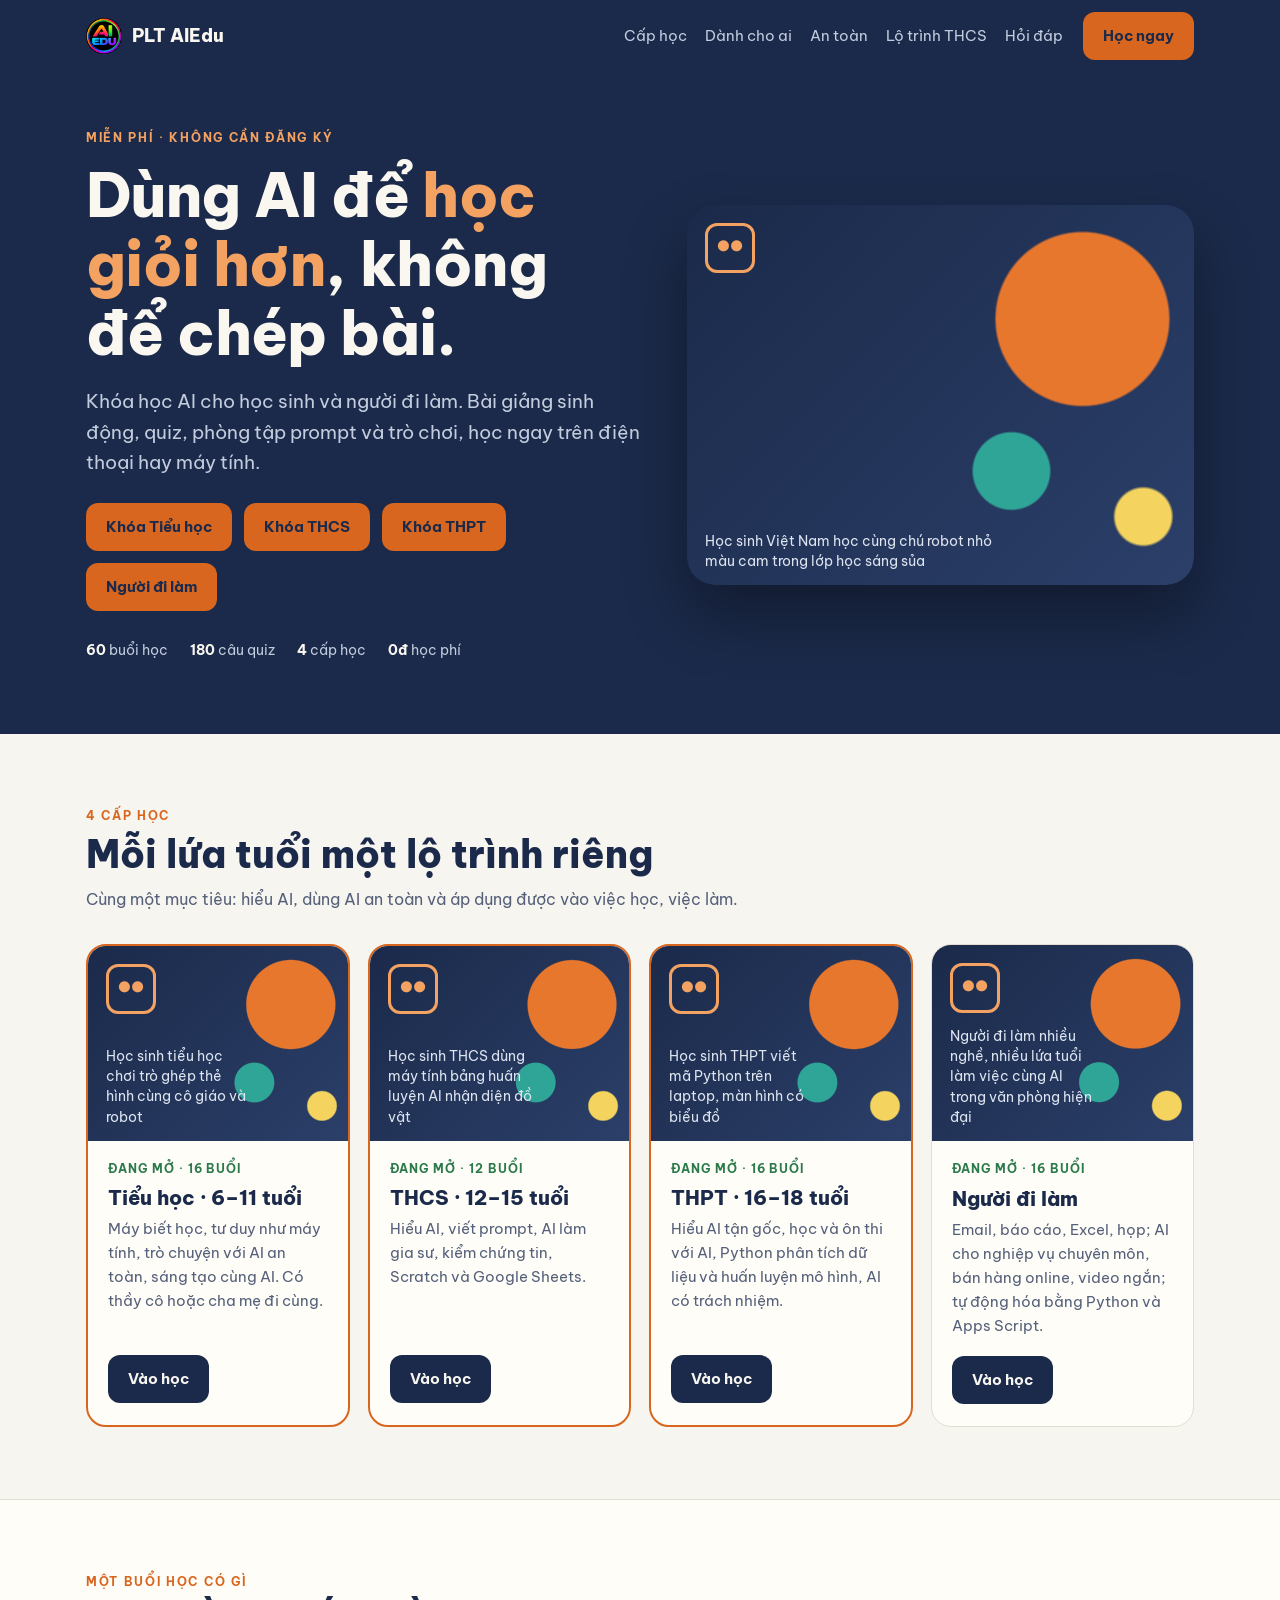
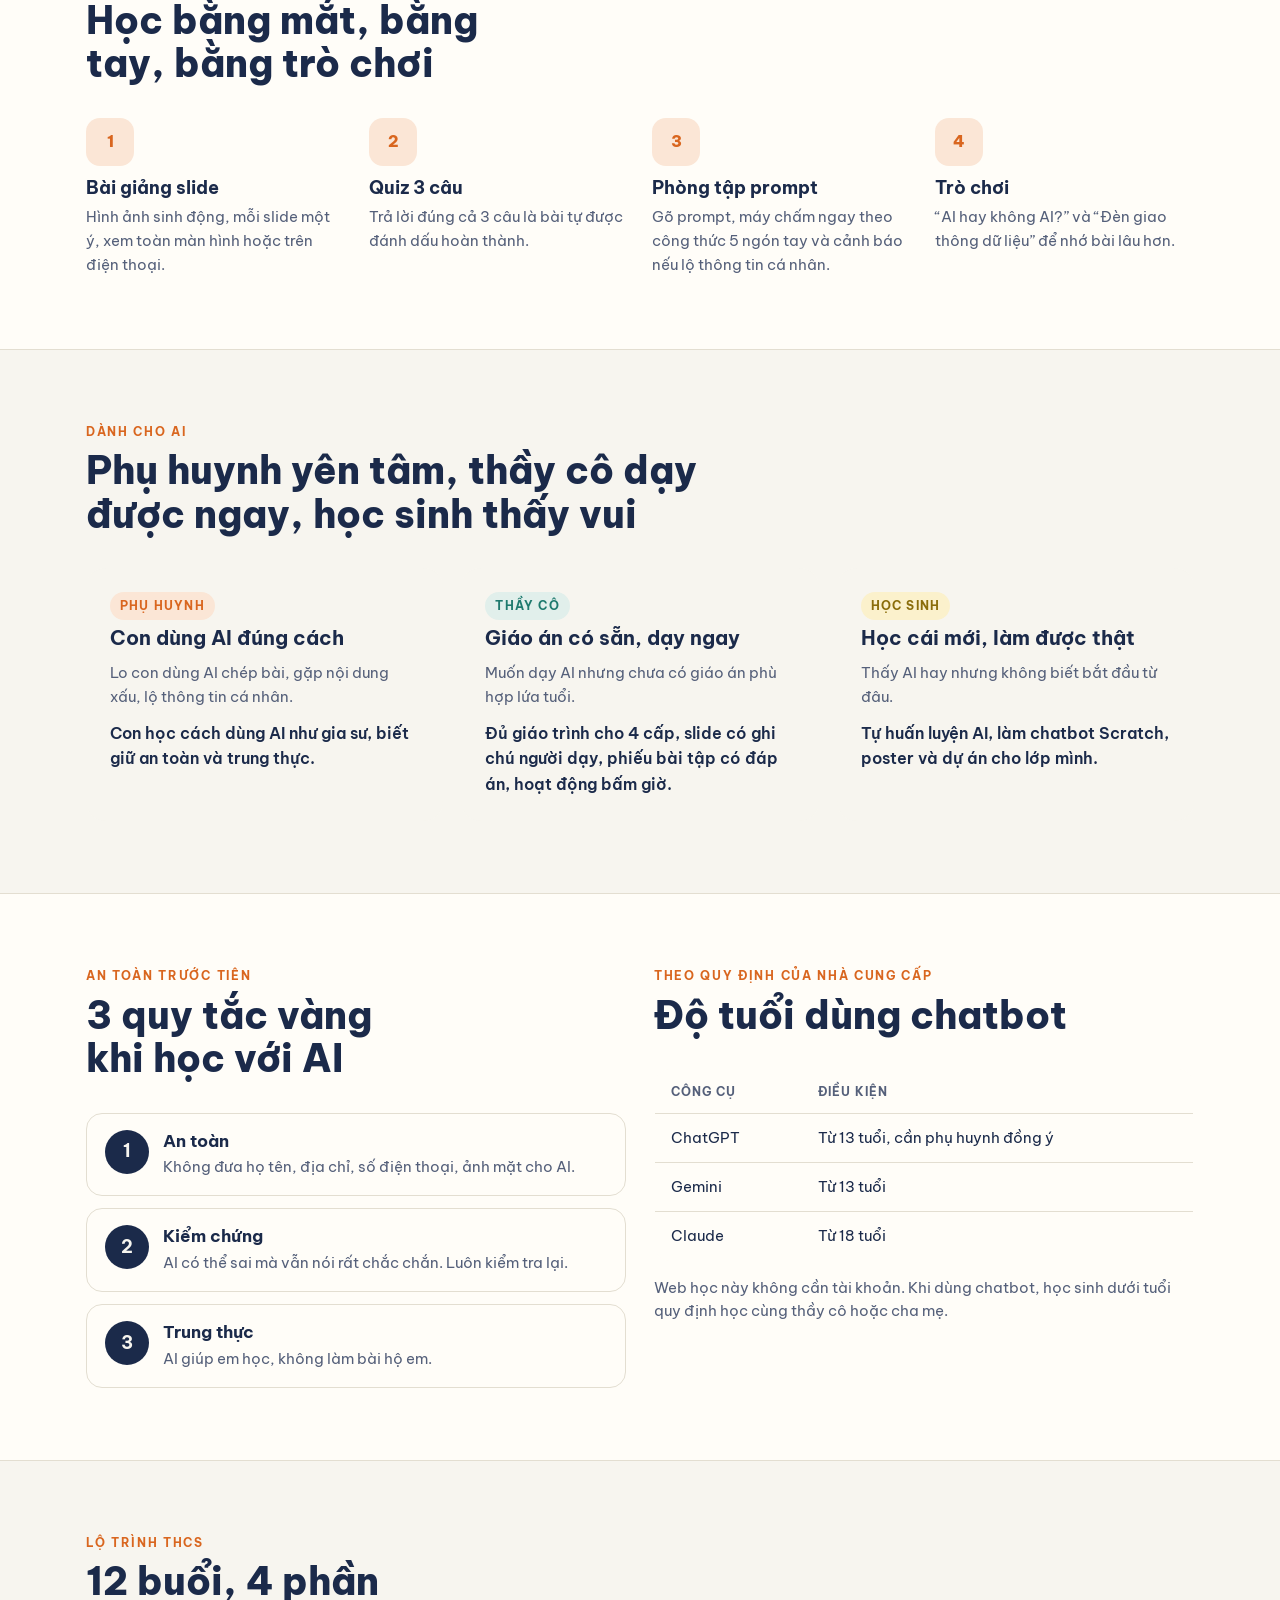
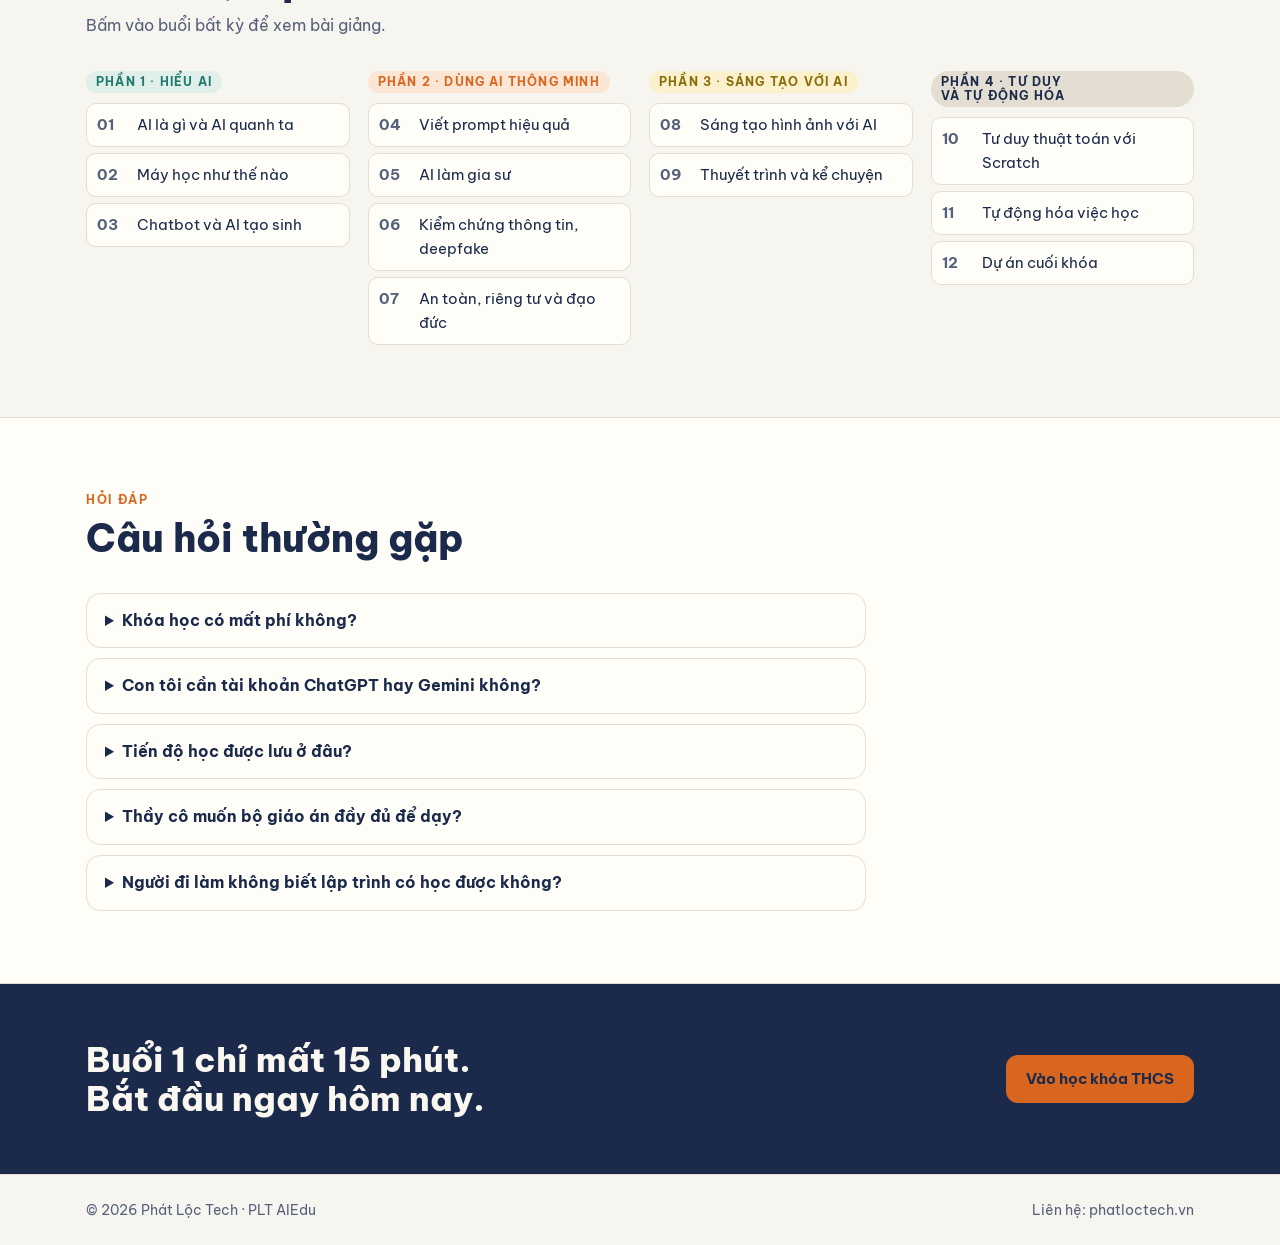
==== index.html @ f0f61e19 "Prompt ảnh Người đi làm: người lớn 25–50 tuổi, đa ngành nghề, văn phòng hiện đại Co-Authored-By: Cla" ====
<!doctype html>
<html lang="vi">
<head>
<meta charset="utf-8">
<meta name="viewport" content="width=device-width, initial-scale=1, viewport-fit=cover">
<title>PLT AIEdu — Học AI miễn phí</title>
<meta name="description" content="Học AI miễn phí cho học sinh và người đi làm: dùng AI để học giỏi hơn, an toàn, trung thực. Đã mở đủ 4 cấp: Tiểu học, THCS, THPT, Người đi làm.">
<meta property="og:title" content="PLT AIEdu — Dùng AI để học giỏi hơn, không để chép bài">
<meta property="og:description" content="Khóa học AI miễn phí 4 cấp, 60 buổi: bài giảng sinh động, quiz, phòng tập prompt, trò chơi.">
<meta property="og:image" content="assets/img/hero.jpg">
<link rel="icon" type="image/png" sizes="32x32" href="assets/img/favicon-32.png">
<link rel="icon" type="image/png" sizes="64x64" href="assets/img/favicon-64.png">
<link rel="apple-touch-icon" href="assets/img/apple-touch-icon.png">
<link rel="preconnect" href="https://fonts.googleapis.com">
<link rel="stylesheet" href="https://fonts.googleapis.com/css2?family=Be+Vietnam+Pro:wght@400;500;600;700;800&family=JetBrains+Mono:wght@500&display=swap">
<link rel="stylesheet" href="assets/css/site.css">
<script src="assets/js/common.js"></script>
<style>
header.top{position:sticky;top:0;z-index:20;background:var(--band);color:var(--band-fg);padding-top:env(safe-area-inset-top,0px)}
header.top .wrap{display:flex;align-items:center;gap:20px;padding-block:12px}
.logo{display:flex;align-items:center;gap:10px;font-weight:800;text-decoration:none;font-size:18px}
.logo i{width:30px;height:30px;border-radius:9px;background:var(--band-accent);display:block;position:relative}
.logo i::after{content:"";position:absolute;inset:9px 7px auto;height:6px;background:radial-gradient(circle at 3px 3px,#1B2A4A 0 3px,transparent 3.5px) 0 0/10px 6px repeat-x}
.menu{display:flex;gap:18px;margin-left:auto;font-size:14.5px}
.menu a{text-decoration:none;color:var(--band-muted)}
.menu a:hover{color:var(--band-fg)}
.hero{background:var(--band);color:var(--band-fg);overflow:hidden}
.hero .wrap{display:grid;grid-template-columns:1.05fr .95fr;gap:40px;align-items:center;padding-block:56px 72px}
.hero .eyebrow{color:var(--band-accent)}
.hero h1{font-size:clamp(34px,5.4vw,60px);font-weight:800;margin:14px 0 18px;letter-spacing:-.01em}
.hero h1 em{font-style:normal;color:var(--band-accent)}
.hero p.lead{font-size:clamp(17px,1.8vw,19px);color:var(--band-muted);max-width:52ch;margin:0 0 26px}
.cta{display:flex;flex-wrap:wrap;gap:12px}
.hero .btn.ghost{color:var(--band-fg)}
.facts{display:flex;flex-wrap:wrap;gap:8px 22px;margin-top:28px;font-size:14px;color:var(--band-muted)}
.facts b{color:var(--band-fg)}
.hero-img{aspect-ratio:4/3;border-radius:28px;overflow:hidden;box-shadow:0 30px 60px rgba(0,0,0,.35);max-width:100%}
.hero-img img{width:100%;height:100%;object-fit:cover}
section.block{padding-block:72px}
section.block.alt{background:var(--surface);border-block:1px solid var(--line)}
.head{max-width:60ch;margin-bottom:32px}
.head h2{font-size:clamp(26px,3.4vw,38px);font-weight:800;margin:8px 0 10px}
.head p{color:var(--muted);margin:0}
.head .eyebrow{color:var(--accent)}
.levels{display:grid;grid-template-columns:repeat(4,minmax(0,1fr));gap:18px}
.level{background:var(--surface);border:1px solid var(--line);border-radius:20px;overflow:hidden;display:flex;flex-direction:column}
.level .pic{aspect-ratio:4/3;background:var(--line)}
.level .pic img,.level .pic .ph{width:100%;height:100%;object-fit:cover}
.level .body{padding:18px 20px 22px;display:flex;flex-direction:column;gap:8px;flex:1}
.level h3{font-size:20px;font-weight:800}
.level p{margin:0;color:var(--muted);font-size:15px}
.level .foot{margin-top:auto;padding-top:10px}
.status{font-size:12px;font-weight:700;letter-spacing:.08em;text-transform:uppercase}
.status.open{color:var(--good)} .status.soon{color:var(--muted)}
.level.on{border:2px solid var(--accent)}
.features{display:grid;grid-template-columns:repeat(4,minmax(0,1fr));gap:24px}
.feat h3{font-size:18px;margin:12px 0 6px}
.feat p{margin:0;color:var(--muted);font-size:15px}
.feat .ico{width:48px;height:48px;border-radius:14px;background:var(--accent-soft);color:var(--accent);display:grid;place-items:center;font-weight:800}
.aud{display:grid;grid-template-columns:repeat(3,minmax(0,1fr));gap:18px}
.aud article{background:var(--bg);border-radius:20px;padding:24px}
.aud h3{font-size:20px;margin:6px 0 12px}
.aud .pain{color:var(--muted);font-size:15px;margin:0 0 12px}
.aud .gain{margin:0;font-weight:600}
.safe{display:grid;grid-template-columns:1fr 1fr;gap:28px;align-items:start}
.rules{display:grid;gap:12px}
.rule{display:grid;grid-template-columns:44px 1fr;gap:14px;background:var(--surface);border:1px solid var(--line);border-radius:16px;padding:16px 18px}
.rule b.n{width:44px;height:44px;border-radius:50%;display:grid;place-items:center;background:var(--ink);color:var(--bg);font-size:18px}
.rule h3{font-size:17px;margin:2px 0 4px}
.rule p{margin:0;color:var(--muted);font-size:15px}
table.age{width:100%;border-collapse:collapse;background:var(--surface);border-radius:16px;overflow:hidden;border:1px solid var(--line)}
table.age th,table.age td{text-align:left;padding:12px 16px;border-bottom:1px solid var(--line);font-size:15px}
table.age th{font-size:12px;letter-spacing:.08em;text-transform:uppercase;color:var(--muted)}
.road{display:grid;grid-template-columns:repeat(4,minmax(0,1fr));gap:18px}
.road .col h3{font-size:15px;margin:0 0 10px}
.road ol{list-style:none;margin:0;padding:0;display:grid;gap:6px}
.road a{display:grid;grid-template-columns:32px 1fr;gap:8px;text-decoration:none;padding:9px 10px;border-radius:10px;background:var(--surface);border:1px solid var(--line);font-size:15px}
.road a:hover{border-color:var(--accent)}
.road a b{color:var(--muted);font-variant-numeric:tabular-nums}
.faq{display:grid;gap:10px;max-width:780px}
.faq details{background:var(--surface);border:1px solid var(--line);border-radius:14px;padding:14px 18px}
.faq summary{cursor:pointer;font-weight:700}
.faq p{margin:10px 0 0;color:var(--muted)}
.final{background:var(--band);color:var(--band-fg);text-align:left}
.final .wrap{padding-block:56px;display:flex;flex-wrap:wrap;gap:24px;align-items:center;justify-content:space-between}
.final h2{font-size:clamp(24px,3.2vw,34px);font-weight:800;max-width:24ch}
@media (max-width:900px){
  .hero .wrap,.safe{grid-template-columns:1fr}
  .levels,.features,.road{grid-template-columns:repeat(2,minmax(0,1fr))}
  .aud{grid-template-columns:1fr}
  .menu{display:none}
}
@media (max-width:520px){.levels,.features,.road{grid-template-columns:1fr}}
</style>
</head>
<body>
<header class="top">
  <div class="wrap">
    <a class="logo" href="./"><img src="assets/img/logo.png" alt="" width="36" height="36">PLT AIEdu</a>
    <nav class="menu" aria-label="Mục trang">
      <a href="#cap-hoc">Cấp học</a>
      <a href="#cho-ai">Dành cho ai</a>
      <a href="#an-toan">An toàn</a>
      <a href="#lo-trinh">Lộ trình THCS</a>
      <a href="#hoi-dap">Hỏi đáp</a>
    </nav>
    <a class="btn" href="thcs/">Học ngay</a>
  </div>
</header>

<section class="hero">
  <div class="wrap">
    <div>
      <div class="eyebrow">Miễn phí · Không cần đăng ký</div>
      <h1>Dùng AI để <em>học giỏi hơn</em>, không để chép bài.</h1>
      <p class="lead">Khóa học AI cho học sinh và người đi làm. Bài giảng sinh động, quiz, phòng tập prompt và trò chơi, học ngay trên điện thoại hay máy tính.</p>
      <div class="cta">
        <a class="btn" href="tieu-hoc/">Khóa Tiểu học</a>
        <a class="btn" href="thcs/">Khóa THCS</a>
        <a class="btn" href="thpt/">Khóa THPT</a>
        <a class="btn" href="di-lam/">Người đi làm</a>
      </div>
      <div class="facts"><span><b>60</b> buổi học</span><span><b>180</b> câu quiz</span><span><b>4</b> cấp học</span><span><b>0đ</b> học phí</span></div>
    </div>
    <div class="hero-img"><img src="assets/img/hero.jpg" alt="Học sinh Việt Nam học cùng chú robot nhỏ màu cam trong lớp học sáng sủa" onerror="AIPH(this)"></div>
  </div>
</section>

<section class="block" id="cap-hoc">
  <div class="wrap">
    <div class="head"><div class="eyebrow">4 cấp học</div><h2>Mỗi lứa tuổi một lộ trình riêng</h2><p>Cùng một mục tiêu: hiểu AI, dùng AI an toàn và áp dụng được vào việc học, việc làm.</p></div>
    <div class="levels">
      <article class="level on">
        <div class="pic"><img src="assets/img/cap-tieu-hoc.jpg" alt="Học sinh tiểu học chơi trò ghép thẻ hình cùng cô giáo và robot" onerror="AIPH(this)"></div>
        <div class="body"><span class="status open">Đang mở · 16 buổi</span><h3>Tiểu học · 6–11 tuổi</h3><p>Máy biết học, tư duy như máy tính, trò chuyện với AI an toàn, sáng tạo cùng AI. Có thầy cô hoặc cha mẹ đi cùng.</p><div class="foot"><a class="btn dark" href="tieu-hoc/">Vào học</a></div></div>
      </article>
      <article class="level on">
        <div class="pic"><img src="assets/img/cap-thcs.jpg" alt="Học sinh THCS dùng máy tính bảng huấn luyện AI nhận diện đồ vật" onerror="AIPH(this)"></div>
        <div class="body"><span class="status open">Đang mở · 12 buổi</span><h3>THCS · 12–15 tuổi</h3><p>Hiểu AI, viết prompt, AI làm gia sư, kiểm chứng tin, Scratch và Google Sheets.</p><div class="foot"><a class="btn dark" href="thcs/">Vào học</a></div></div>
      </article>
      <article class="level on">
        <div class="pic"><img src="assets/img/cap-thpt.jpg" alt="Học sinh THPT viết mã Python trên laptop, màn hình có biểu đồ" onerror="AIPH(this)"></div>
        <div class="body"><span class="status open">Đang mở · 16 buổi</span><h3>THPT · 16–18 tuổi</h3><p>Hiểu AI tận gốc, học và ôn thi với AI, Python phân tích dữ liệu và huấn luyện mô hình, AI có trách nhiệm.</p><div class="foot"><a class="btn dark" href="thpt/">Vào học</a></div></div>
      </article>
      <article class="level">
        <div class="pic"><img src="assets/img/cap-di-lam.jpg" alt="Người đi làm nhiều nghề, nhiều lứa tuổi làm việc cùng AI trong văn phòng hiện đại" onerror="AIPH(this)"></div>
        <div class="body"><span class="status open">Đang mở · 16 buổi</span><h3>Người đi làm</h3><p>Email, báo cáo, Excel, họp; AI cho nghiệp vụ chuyên môn, bán hàng online, video ngắn; tự động hóa bằng Python và Apps Script.</p><div class="foot"><a class="btn dark" href="di-lam/">Vào học</a></div></div>
      </article>
    </div>
  </div>
</section>

<section class="block alt">
  <div class="wrap">
    <div class="head"><div class="eyebrow">Một buổi học có gì</div><h2>Học bằng mắt, bằng tay, bằng trò chơi</h2></div>
    <div class="features">
      <div class="feat"><div class="ico">1</div><h3>Bài giảng slide</h3><p>Hình ảnh sinh động, mỗi slide một ý, xem toàn màn hình hoặc trên điện thoại.</p></div>
      <div class="feat"><div class="ico">2</div><h3>Quiz 3 câu</h3><p>Trả lời đúng cả 3 câu là bài tự được đánh dấu hoàn thành.</p></div>
      <div class="feat"><div class="ico">3</div><h3>Phòng tập prompt</h3><p>Gõ prompt, máy chấm ngay theo công thức 5 ngón tay và cảnh báo nếu lộ thông tin cá nhân.</p></div>
      <div class="feat"><div class="ico">4</div><h3>Trò chơi</h3><p>“AI hay không AI?” và “Đèn giao thông dữ liệu” để nhớ bài lâu hơn.</p></div>
    </div>
  </div>
</section>

<section class="block" id="cho-ai">
  <div class="wrap">
    <div class="head"><div class="eyebrow">Dành cho ai</div><h2>Phụ huynh yên tâm, thầy cô dạy được ngay, học sinh thấy vui</h2></div>
    <div class="aud">
      <article><span class="tag p2">Phụ huynh</span><h3>Con dùng AI đúng cách</h3><p class="pain">Lo con dùng AI chép bài, gặp nội dung xấu, lộ thông tin cá nhân.</p><p class="gain">Con học cách dùng AI như gia sư, biết giữ an toàn và trung thực.</p></article>
      <article><span class="tag p1">Thầy cô</span><h3>Giáo án có sẵn, dạy ngay</h3><p class="pain">Muốn dạy AI nhưng chưa có giáo án phù hợp lứa tuổi.</p><p class="gain">Đủ giáo trình cho 4 cấp, slide có ghi chú người dạy, phiếu bài tập có đáp án, hoạt động bấm giờ.</p></article>
      <article><span class="tag p3">Học sinh</span><h3>Học cái mới, làm được thật</h3><p class="pain">Thấy AI hay nhưng không biết bắt đầu từ đâu.</p><p class="gain">Tự huấn luyện AI, làm chatbot Scratch, poster và dự án cho lớp mình.</p></article>
    </div>
  </div>
</section>

<section class="block alt" id="an-toan">
  <div class="wrap safe">
    <div>
      <div class="head"><div class="eyebrow">An toàn trước tiên</div><h2>3 quy tắc vàng khi học với AI</h2></div>
      <div class="rules">
        <div class="rule"><b class="n">1</b><div><h3>An toàn</h3><p>Không đưa họ tên, địa chỉ, số điện thoại, ảnh mặt cho AI.</p></div></div>
        <div class="rule"><b class="n">2</b><div><h3>Kiểm chứng</h3><p>AI có thể sai mà vẫn nói rất chắc chắn. Luôn kiểm tra lại.</p></div></div>
        <div class="rule"><b class="n">3</b><div><h3>Trung thực</h3><p>AI giúp em học, không làm bài hộ em.</p></div></div>
      </div>
    </div>
    <div>
      <div class="head"><div class="eyebrow">Theo quy định của nhà cung cấp</div><h2>Độ tuổi dùng chatbot</h2></div>
      <div style="overflow-x:auto">
      <table class="age">
        <tr><th>Công cụ</th><th>Điều kiện</th></tr>
        <tr><td>ChatGPT</td><td>Từ 13 tuổi, cần phụ huynh đồng ý</td></tr>
        <tr><td>Gemini</td><td>Từ 13 tuổi</td></tr>
        <tr><td>Claude</td><td>Từ 18 tuổi</td></tr>
      </table>
      </div>
      <p class="muted" style="font-size:14.5px">Web học này không cần tài khoản. Khi dùng chatbot, học sinh dưới tuổi quy định học cùng thầy cô hoặc cha mẹ.</p>
    </div>
  </div>
</section>

<section class="block" id="lo-trinh">
  <div class="wrap">
    <div class="head"><div class="eyebrow">Lộ trình THCS</div><h2>12 buổi, 4 phần</h2><p>Bấm vào buổi bất kỳ để xem bài giảng.</p></div>
    <div class="road" id="road"></div>
  </div>
</section>

<section class="block alt" id="hoi-dap">
  <div class="wrap">
    <div class="head"><div class="eyebrow">Hỏi đáp</div><h2>Câu hỏi thường gặp</h2></div>
    <div class="faq">
      <details><summary>Khóa học có mất phí không?</summary><p>Không. Toàn bộ bài giảng, quiz và trò chơi đều miễn phí, không cần đăng ký.</p></details>
      <details><summary>Con tôi cần tài khoản ChatGPT hay Gemini không?</summary><p>Không bắt buộc. Web học dùng được ngay. Các bài thực hành với chatbot nên làm cùng thầy cô hoặc cha mẹ, theo đúng độ tuổi quy định.</p></details>
      <details><summary>Tiến độ học được lưu ở đâu?</summary><p>Ngay trên trình duyệt của máy đang học. Đổi máy hoặc xóa dữ liệu trình duyệt thì tiến độ bắt đầu lại.</p></details>
      <details><summary>Thầy cô muốn bộ giáo án đầy đủ để dạy?</summary><p>Mỗi cấp có giáo trình theo từng buổi, slide có ghi chú người giảng và phiếu bài tập có đáp án. Liên hệ qua phatloctech.vn để nhận miễn phí.</p></details>
      <details><summary>Người đi làm không biết lập trình có học được không?</summary><p>Được. 12 buổi đầu chỉ cần biết dùng trình duyệt và Excel. 4 buổi tự động hóa dùng Google Colab và Apps Script chạy trên trình duyệt, AI viết code, bạn học cách chạy thử an toàn và đọc kết quả.</p></details>
    </div>
  </div>
</section>

<section class="final">
  <div class="wrap">
    <h2>Buổi 1 chỉ mất 15 phút. Bắt đầu ngay hôm nay.</h2>
    <a class="btn" href="thcs/">Vào học khóa THCS</a>
  </div>
</section>

<footer class="site"><div class="wrap"><span>© 2026 Phát Lộc Tech · PLT AIEdu</span><span>Liên hệ: phatloctech.vn</span></div></footer>

<script src="assets/js/lessons-thcs.js"></script>
<script>
(function(){
  var D=window.AIEDU_THCS, html="", groups={};
  D.lessons.forEach(function(l,i){(groups[l.p]=groups[l.p]||[]).push([i,l]);});
  Object.keys(groups).forEach(function(p){
    html+='<div class="col"><h3><span class="tag '+D.parts[p].cls+'">'+D.parts[p].name+'</span></h3><ol>';
    groups[p].forEach(function(x){html+='<li><a href="thcs/bai-giang.html?b='+(x[0]+1)+'"><b>'+String(x[0]+1).padStart(2,"0")+'</b><span>'+x[1].t+'</span></a></li>';});
    html+='</ol></div>';
  });
  document.getElementById("road").innerHTML=html;
})();
</script>
</body>
</html>
---- assets/css/site.css ----
/* PLT-AIEdu — bảng màu mực xanh, cam, xanh mòng két; chữ Be Vietnam Pro */
:root{
  --bg:#F7F5EF; --surface:#FFFDF8; --ink:#1B2A4A; --muted:#55607A; --line:#E3DED1;
  --accent:#D9661F; --accent-soft:#FBE6D6; --teal:#1F7A6E; --teal-soft:#E1EFEB;
  --sun:#8A6D0B; --sun-soft:#FBF1CC;
  --band:#1B2A4A; --band-fg:#FAF7F0; --band-muted:#C2CCDD; --band-accent:#F4A261;
  --good:#2C7A4B; --good-soft:#DCEFE4; --bad:#B23A28; --bad-soft:#F8DDD8;
  --f:'Be Vietnam Pro','Segoe UI',Arial,sans-serif;
  --mono:'JetBrains Mono',Consolas,'Courier New',monospace;
  color-scheme:light;
}
@media (prefers-color-scheme: dark){:root:not([data-theme="light"]){
  --bg:#121A2B; --surface:#1A2438; --ink:#EEF1F6; --muted:#A9B3C7; --line:#2C3850;
  --accent:#F29355; --accent-soft:#3A2A22; --teal:#5CC3B3; --teal-soft:#1D3534;
  --sun:#E8C95A; --sun-soft:#3A3420;
  --band:#0C1322; --band-fg:#F3F1EA; --band-muted:#9FB0CB; --band-accent:#F4A261;
  --good:#6FCB93; --good-soft:#1C3527; --bad:#F08B79; --bad-soft:#3B2220;
  color-scheme:dark}}
:root[data-theme="dark"]{
  --bg:#121A2B; --surface:#1A2438; --ink:#EEF1F6; --muted:#A9B3C7; --line:#2C3850;
  --accent:#F29355; --accent-soft:#3A2A22; --teal:#5CC3B3; --teal-soft:#1D3534;
  --sun:#E8C95A; --sun-soft:#3A3420;
  --band:#0C1322; --band-fg:#F3F1EA; --band-muted:#9FB0CB; --band-accent:#F4A261;
  --good:#6FCB93; --good-soft:#1C3527; --bad:#F08B79; --bad-soft:#3B2220;
  color-scheme:dark}
*{box-sizing:border-box}
html{-webkit-text-size-adjust:100%}
body{margin:0;background:var(--bg);color:var(--ink);font-family:var(--f);font-size:16px;line-height:1.6}
img{max-width:100%;display:block}
a{color:inherit}
.wrap{max-width:1140px;margin:0 auto;padding-left:max(16px,env(safe-area-inset-left,0px));padding-right:max(16px,env(safe-area-inset-right,0px))}
.eyebrow{font-size:12px;font-weight:700;letter-spacing:.14em;text-transform:uppercase}
h1,h2,h3{text-wrap:balance;line-height:1.15;margin:0}
.btn{display:inline-flex;align-items:center;gap:8px;font:inherit;font-weight:700;font-size:15px;padding:12px 20px;border-radius:12px;border:0;background:var(--accent);color:#1B2A4A;cursor:pointer;text-decoration:none}
.btn.dark{background:var(--ink);color:var(--bg)}
.btn.ghost{background:transparent;color:inherit;border:1.5px solid currentColor}
.btn:focus-visible,a:focus-visible,button:focus-visible,textarea:focus-visible{outline:3px solid var(--accent);outline-offset:2px}
.tag{display:inline-block;font-size:12px;font-weight:700;letter-spacing:.1em;text-transform:uppercase;padding:4px 10px;border-radius:99px}
.p1{background:var(--teal-soft);color:var(--teal)} .p2{background:var(--accent-soft);color:var(--accent)}
.p3{background:var(--sun-soft);color:var(--sun)} .p4{background:var(--line);color:var(--ink)}
.mono{font-family:var(--mono);font-size:.92em}
.muted{color:var(--muted)}
/* Ảnh dự phòng khi chưa có file ảnh */
.ph{position:relative;display:flex;align-items:flex-end;background:
  radial-gradient(circle at 78% 30%,#E8772E 0 18%,transparent 18.5%),
  radial-gradient(circle at 64% 70%,#2FA597 0 9%,transparent 9.5%),
  radial-gradient(circle at 90% 82%,#F4D35E 0 5%,transparent 5.5%),
  linear-gradient(135deg,#1B2A4A,#2B3F69);color:#FAF7F0;border-radius:inherit;overflow:hidden;width:100%;height:100%;min-height:180px}
.ph span{padding:14px 18px;font-size:14px;line-height:1.45;max-width:70%;color:#DDE4F0}
.ph::before{content:"";position:absolute;left:18px;top:18px;width:44px;height:44px;border-radius:12px;border:3px solid #F4A261;
  background:radial-gradient(circle at 35% 45%,#F4A261 0 5px,transparent 6px),radial-gradient(circle at 65% 45%,#F4A261 0 5px,transparent 6px)}
footer.site{border-top:1px solid var(--line);color:var(--muted);font-size:14px}
footer.site .wrap{padding-block:24px;display:flex;flex-wrap:wrap;gap:12px 28px;justify-content:space-between}
@media (prefers-reduced-motion:reduce){*{transition:none!important;animation:none!important}}
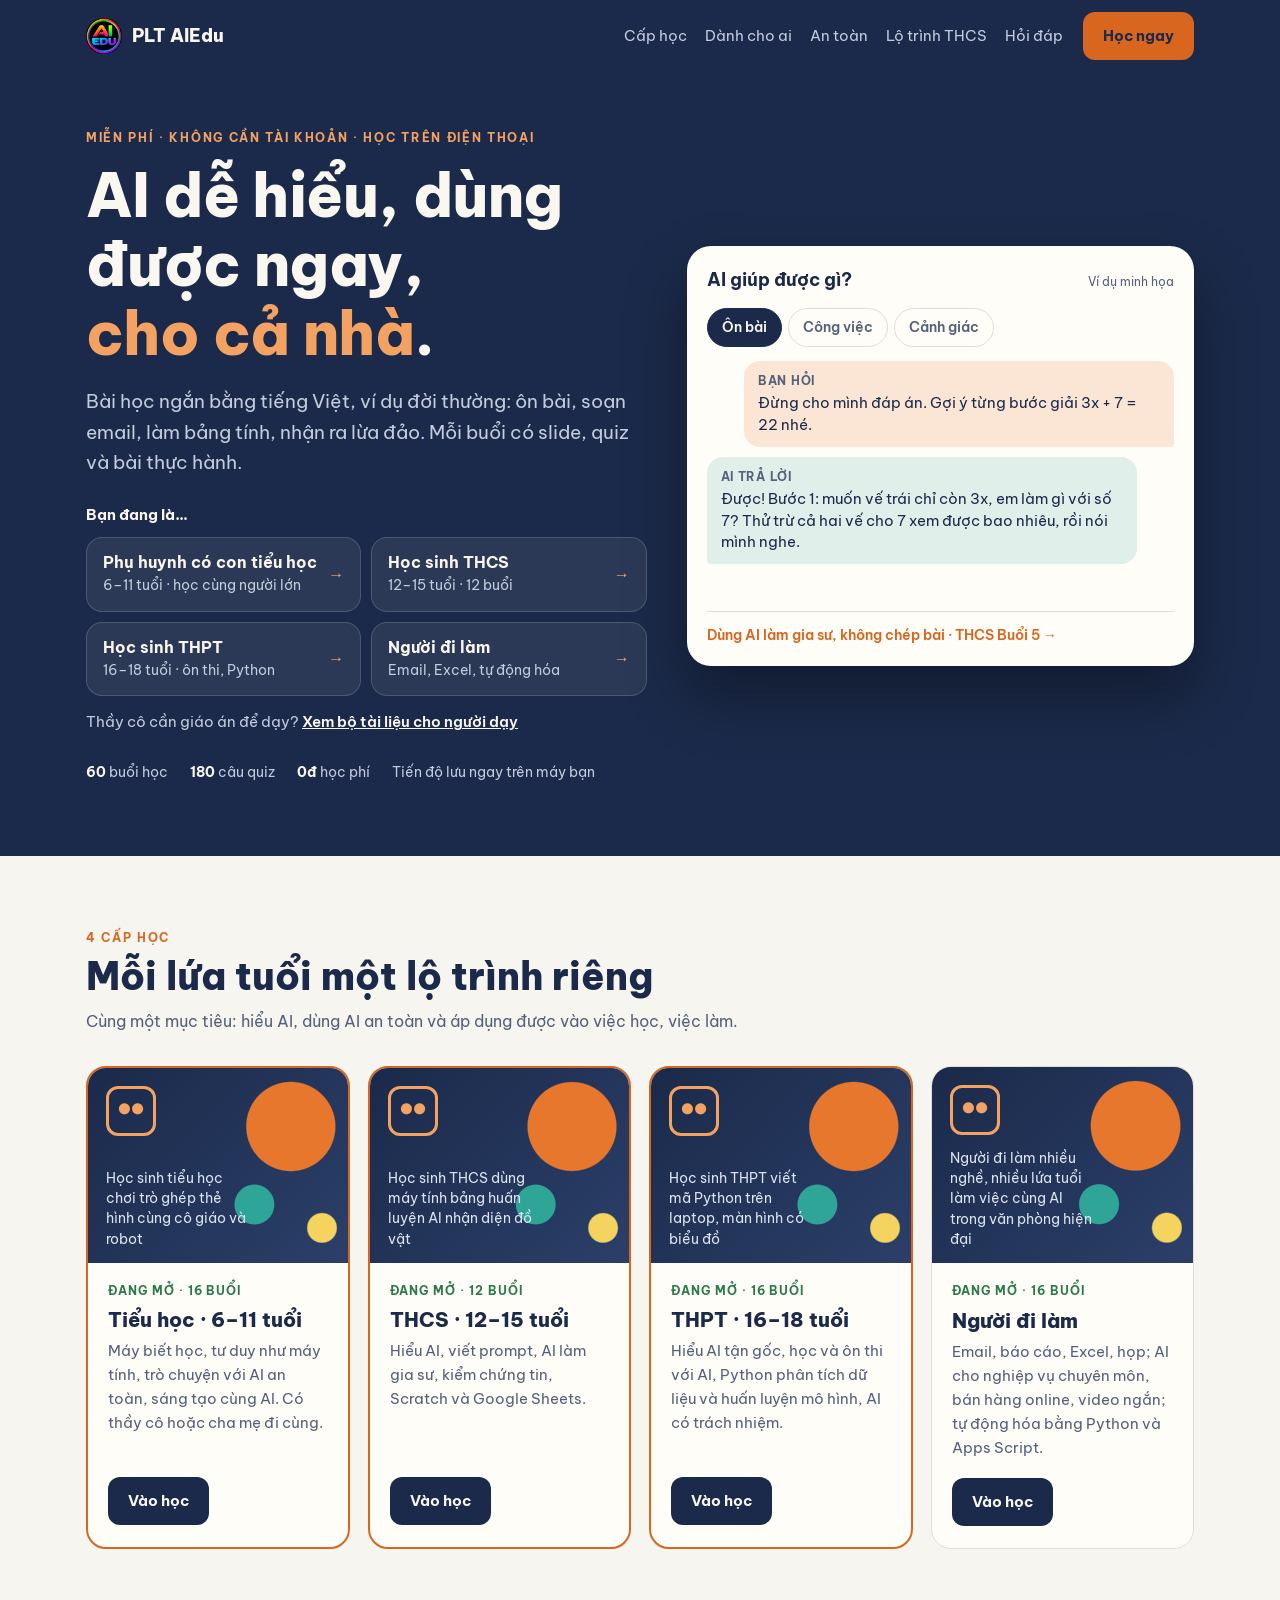
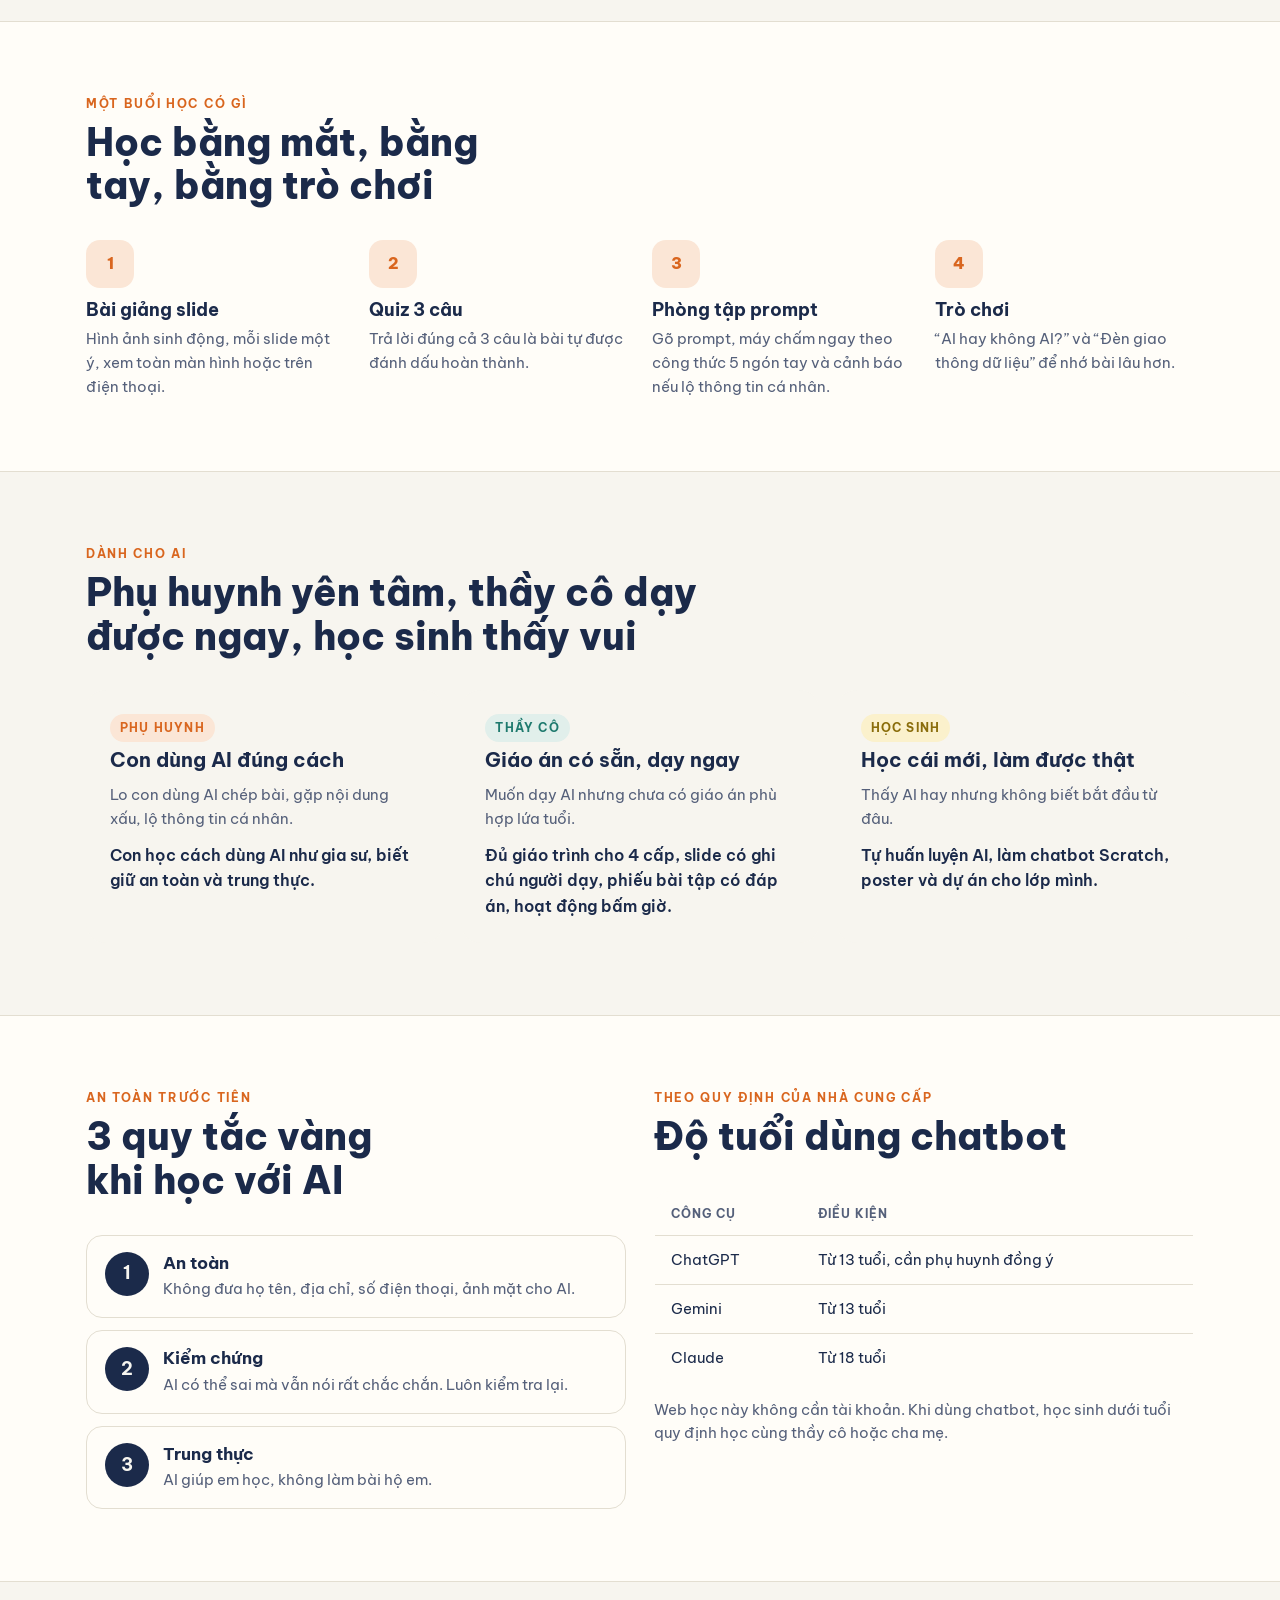
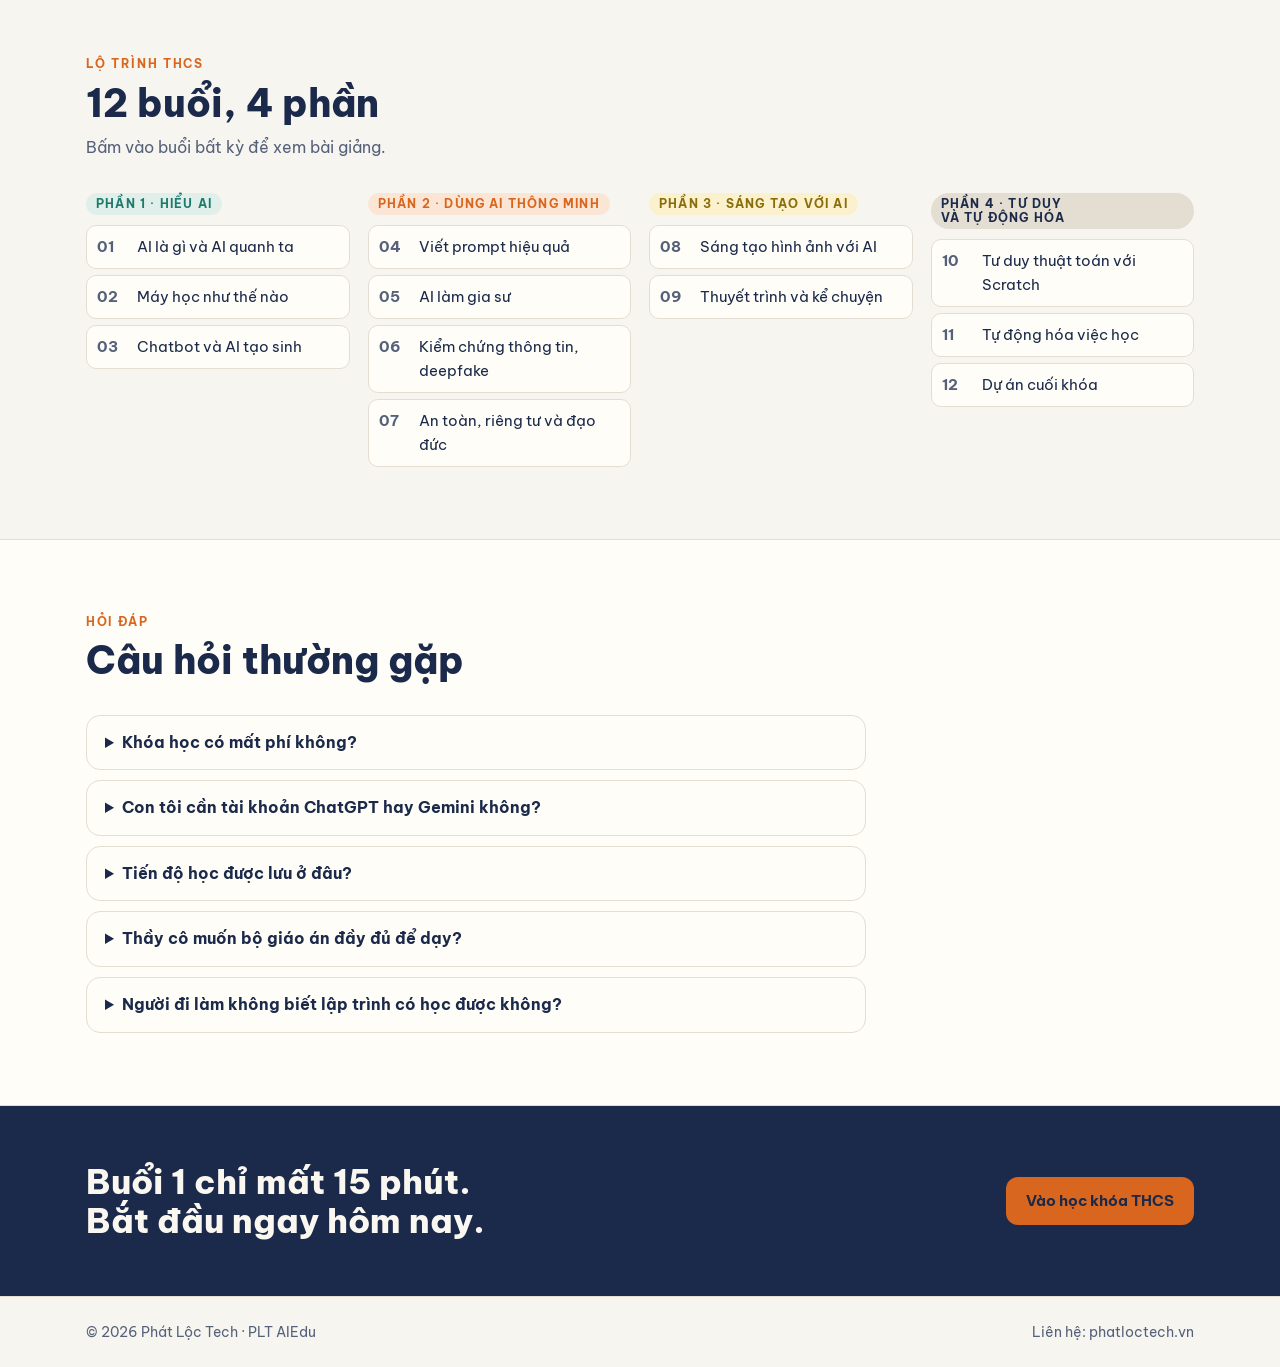
==== commit 75e79623: "Thiết kế lại hero trang chủ: chọn đúng khóa theo người học, ví dụ AI đời thường Co-Authored-By: Clau" ====
--- a/index.html
+++ b/index.html
@@ -34,8 +34,30 @@
 .hero .btn.ghost{color:var(--band-fg)}
 .facts{display:flex;flex-wrap:wrap;gap:8px 22px;margin-top:28px;font-size:14px;color:var(--band-muted)}
 .facts b{color:var(--band-fg)}
-.hero-img{aspect-ratio:4/3;border-radius:28px;overflow:hidden;box-shadow:0 30px 60px rgba(0,0,0,.35);max-width:100%}
-.hero-img img{width:100%;height:100%;object-fit:cover}
+.pick-q{margin:0 0 10px;font-weight:700;font-size:15px}
+.pick{display:grid;grid-template-columns:repeat(2,minmax(0,1fr));gap:10px}
+.pick a{position:relative;display:flex;flex-direction:column;gap:2px;padding:14px 40px 14px 16px;border-radius:16px;text-decoration:none;
+  background:rgba(255,255,255,.07);border:1px solid rgba(255,255,255,.16);transition:border-color .15s,background .15s,transform .15s}
+.pick a:hover{border-color:var(--band-accent);background:rgba(255,255,255,.11);transform:translateY(-1px)}
+.pick b{font-size:16px;line-height:1.3}
+.pick span{font-size:13.5px;color:var(--band-muted)}
+.pick i{position:absolute;right:16px;top:50%;transform:translateY(-50%);font-style:normal;font-weight:800;color:var(--band-accent)}
+.teach{margin:14px 0 0;font-size:14.5px;color:var(--band-muted)}
+.teach a{color:var(--band-fg);font-weight:600}
+.demo{background:var(--surface);color:var(--ink);border-radius:24px;padding:20px;box-shadow:0 30px 60px rgba(0,0,0,.35);display:flex;flex-direction:column;gap:14px;min-width:0}
+.demo-head{display:flex;justify-content:space-between;align-items:baseline;gap:10px}
+.demo-head b{font-size:18px}
+.demo-head span{font-size:12px;color:var(--muted)}
+.demo-tabs{display:flex;gap:6px;flex-wrap:wrap}
+.demo-tabs button{font:inherit;font-size:14px;font-weight:600;padding:7px 14px;border-radius:99px;border:1px solid var(--line);background:transparent;color:var(--muted);cursor:pointer}
+.demo-tabs button[aria-selected="true"]{background:var(--ink);color:var(--bg);border-color:var(--ink)}
+.chat{display:flex;flex-direction:column;gap:10px;min-height:236px}
+.chat p{margin:0;padding:11px 14px;border-radius:16px;font-size:14.5px;line-height:1.5;max-width:92%}
+.chat .me{align-self:flex-end;background:var(--accent-soft);border-bottom-right-radius:4px}
+.chat .ai{align-self:flex-start;background:var(--teal-soft);border-bottom-left-radius:4px}
+.chat small{display:block;font-size:11.5px;font-weight:700;letter-spacing:.06em;text-transform:uppercase;color:var(--muted);margin-bottom:3px}
+.demo-foot{font-size:14px;font-weight:600;color:var(--accent);text-decoration:none;border-top:1px solid var(--line);padding-top:12px}
+.demo-foot:hover{text-decoration:underline}
 section.block{padding-block:72px}
 section.block.alt{background:var(--surface);border-block:1px solid var(--line)}
 .head{max-width:60ch;margin-bottom:32px}
@@ -90,7 +112,7 @@
   .aud{grid-template-columns:1fr}
   .menu{display:none}
 }
-@media (max-width:520px){.levels,.features,.road{grid-template-columns:1fr}}
+@media (max-width:520px){.levels,.features,.road,.pick{grid-template-columns:1fr}}
 </style>
 </head>
 <body>
@@ -104,25 +126,36 @@
       <a href="#lo-trinh">Lộ trình THCS</a>
       <a href="#hoi-dap">Hỏi đáp</a>
     </nav>
-    <a class="btn" href="thcs/">Học ngay</a>
+    <a class="btn" href="#bat-dau">Học ngay</a>
   </div>
 </header>
 
-<section class="hero">
-  <div class="wrap">
-    <div>
-      <div class="eyebrow">Miễn phí · Không cần đăng ký</div>
-      <h1>Dùng AI để <em>học giỏi hơn</em>, không để chép bài.</h1>
-      <p class="lead">Khóa học AI cho học sinh và người đi làm. Bài giảng sinh động, quiz, phòng tập prompt và trò chơi, học ngay trên điện thoại hay máy tính.</p>
-      <div class="cta">
-        <a class="btn" href="tieu-hoc/">Khóa Tiểu học</a>
-        <a class="btn" href="thcs/">Khóa THCS</a>
-        <a class="btn" href="thpt/">Khóa THPT</a>
-        <a class="btn" href="di-lam/">Người đi làm</a>
-      </div>
-      <div class="facts"><span><b>60</b> buổi học</span><span><b>180</b> câu quiz</span><span><b>4</b> cấp học</span><span><b>0đ</b> học phí</span></div>
-    </div>
-    <div class="hero-img"><img src="assets/img/hero.jpg" alt="Học sinh Việt Nam học cùng chú robot nhỏ màu cam trong lớp học sáng sủa" onerror="AIPH(this)"></div>
+<section class="hero" id="bat-dau">
+  <div class="wrap">
+    <div class="hero-txt">
+      <div class="eyebrow">Miễn phí · Không cần tài khoản · Học trên điện thoại</div>
+      <h1>AI dễ hiểu, dùng được ngay, <em>cho cả nhà</em>.</h1>
+      <p class="lead">Bài học ngắn bằng tiếng Việt, ví dụ đời thường: ôn bài, soạn email, làm bảng tính, nhận ra lừa đảo. Mỗi buổi có slide, quiz và bài thực hành.</p>
+      <p class="pick-q">Bạn đang là…</p>
+      <div class="pick">
+        <a href="tieu-hoc/"><b>Phụ huynh có con tiểu học</b><span>6–11 tuổi · học cùng người lớn</span><i aria-hidden="true">→</i></a>
+        <a href="thcs/"><b>Học sinh THCS</b><span>12–15 tuổi · 12 buổi</span><i aria-hidden="true">→</i></a>
+        <a href="thpt/"><b>Học sinh THPT</b><span>16–18 tuổi · ôn thi, Python</span><i aria-hidden="true">→</i></a>
+        <a href="di-lam/"><b>Người đi làm</b><span>Email, Excel, tự động hóa</span><i aria-hidden="true">→</i></a>
+      </div>
+      <p class="teach">Thầy cô cần giáo án để dạy? <a href="#cho-ai">Xem bộ tài liệu cho người dạy</a></p>
+      <div class="facts"><span><b>60</b> buổi học</span><span><b>180</b> câu quiz</span><span><b>0đ</b> học phí</span><span>Tiến độ lưu ngay trên máy bạn</span></div>
+    </div>
+    <div class="demo" aria-label="Ví dụ AI giúp được gì">
+      <div class="demo-head"><b>AI giúp được gì?</b><span>Ví dụ minh họa</span></div>
+      <div class="demo-tabs" role="tablist">
+        <button type="button" role="tab" aria-selected="true" data-d="0">Ôn bài</button>
+        <button type="button" role="tab" aria-selected="false" data-d="1">Công việc</button>
+        <button type="button" role="tab" aria-selected="false" data-d="2">Cảnh giác</button>
+      </div>
+      <div class="chat" id="demoChat" aria-live="polite"></div>
+      <a class="demo-foot" id="demoFoot" href="thcs/#bai-5"></a>
+    </div>
   </div>
 </section>
 
@@ -240,5 +273,24 @@
   document.getElementById("road").innerHTML=html;
 })();
 </script>
+<script>
+(function(){
+  var D=[
+    {me:"Đừng cho mình đáp án. Gợi ý từng bước giải 3x + 7 = 22 nhé.",ai:"Được! Bước 1: muốn vế trái chỉ còn 3x, em làm gì với số 7? Thử trừ cả hai vế cho 7 xem được bao nhiêu, rồi nói mình nghe.",f:"Dùng AI làm gia sư, không chép bài · THCS Buổi 5 →",h:"thcs/#bai-5"},
+    {me:"Bạn là trợ lý văn phòng. Viết email dưới 80 chữ hẹn họp 9h thứ Năm, nhờ mọi người mang số liệu tháng 10.",ai:"Tiêu đề: Họp giao ban 9h thứ Năm, mang số liệu tháng 10. Chào cả nhóm, mình hẹn họp lúc 9h sáng thứ Năm tại [phòng họp]. Mọi người mang theo số liệu tháng 10 giúp mình để tổng hợp nhanh. Ai bận, nhắn mình trước thứ Tư nhé. Cảm ơn cả nhà!",f:"Viết yêu cầu đủ 6 thành phần · Người đi làm Buổi 2 →",h:"di-lam/#bai-2"},
+    {me:"Có người gọi video giống hệt sếp, nhờ mình chuyển gấp 50 triệu cho đối tác. Mình nên làm gì?",ai:"Dừng lại, chưa chuyển. Cúp máy, gọi lại sếp qua số bạn đã lưu sẵn. Chuyển tiền phải theo quy trình duyệt, dù “gấp” đến đâu. Đây là kiểu lừa đảo giả mặt, giả giọng (deepfake).",f:"Phòng chống lừa đảo bằng AI · Người đi làm Buổi 10 →",h:"di-lam/#bai-10"}
+  ];
+  var chat=document.getElementById("demoChat"),foot=document.getElementById("demoFoot"),tabs=document.querySelectorAll(".demo-tabs button");
+  function esc(s){return s.replace(/[&<>]/g,function(c){return{"&":"&amp;","<":"&lt;",">":"&gt;"}[c]})}
+  function show(k){
+    var d=D[k];
+    chat.innerHTML='<p class="me"><small>Bạn hỏi</small>'+esc(d.me)+'</p><p class="ai"><small>AI trả lời</small>'+esc(d.ai)+'</p>';
+    foot.textContent=d.f; foot.href=d.h;
+    tabs.forEach(function(b){b.setAttribute("aria-selected",String(+b.dataset.d===k))});
+  }
+  tabs.forEach(function(b){b.addEventListener("click",function(){show(+b.dataset.d)})});
+  show(0);
+})();
+</script>
 </body>
 </html>
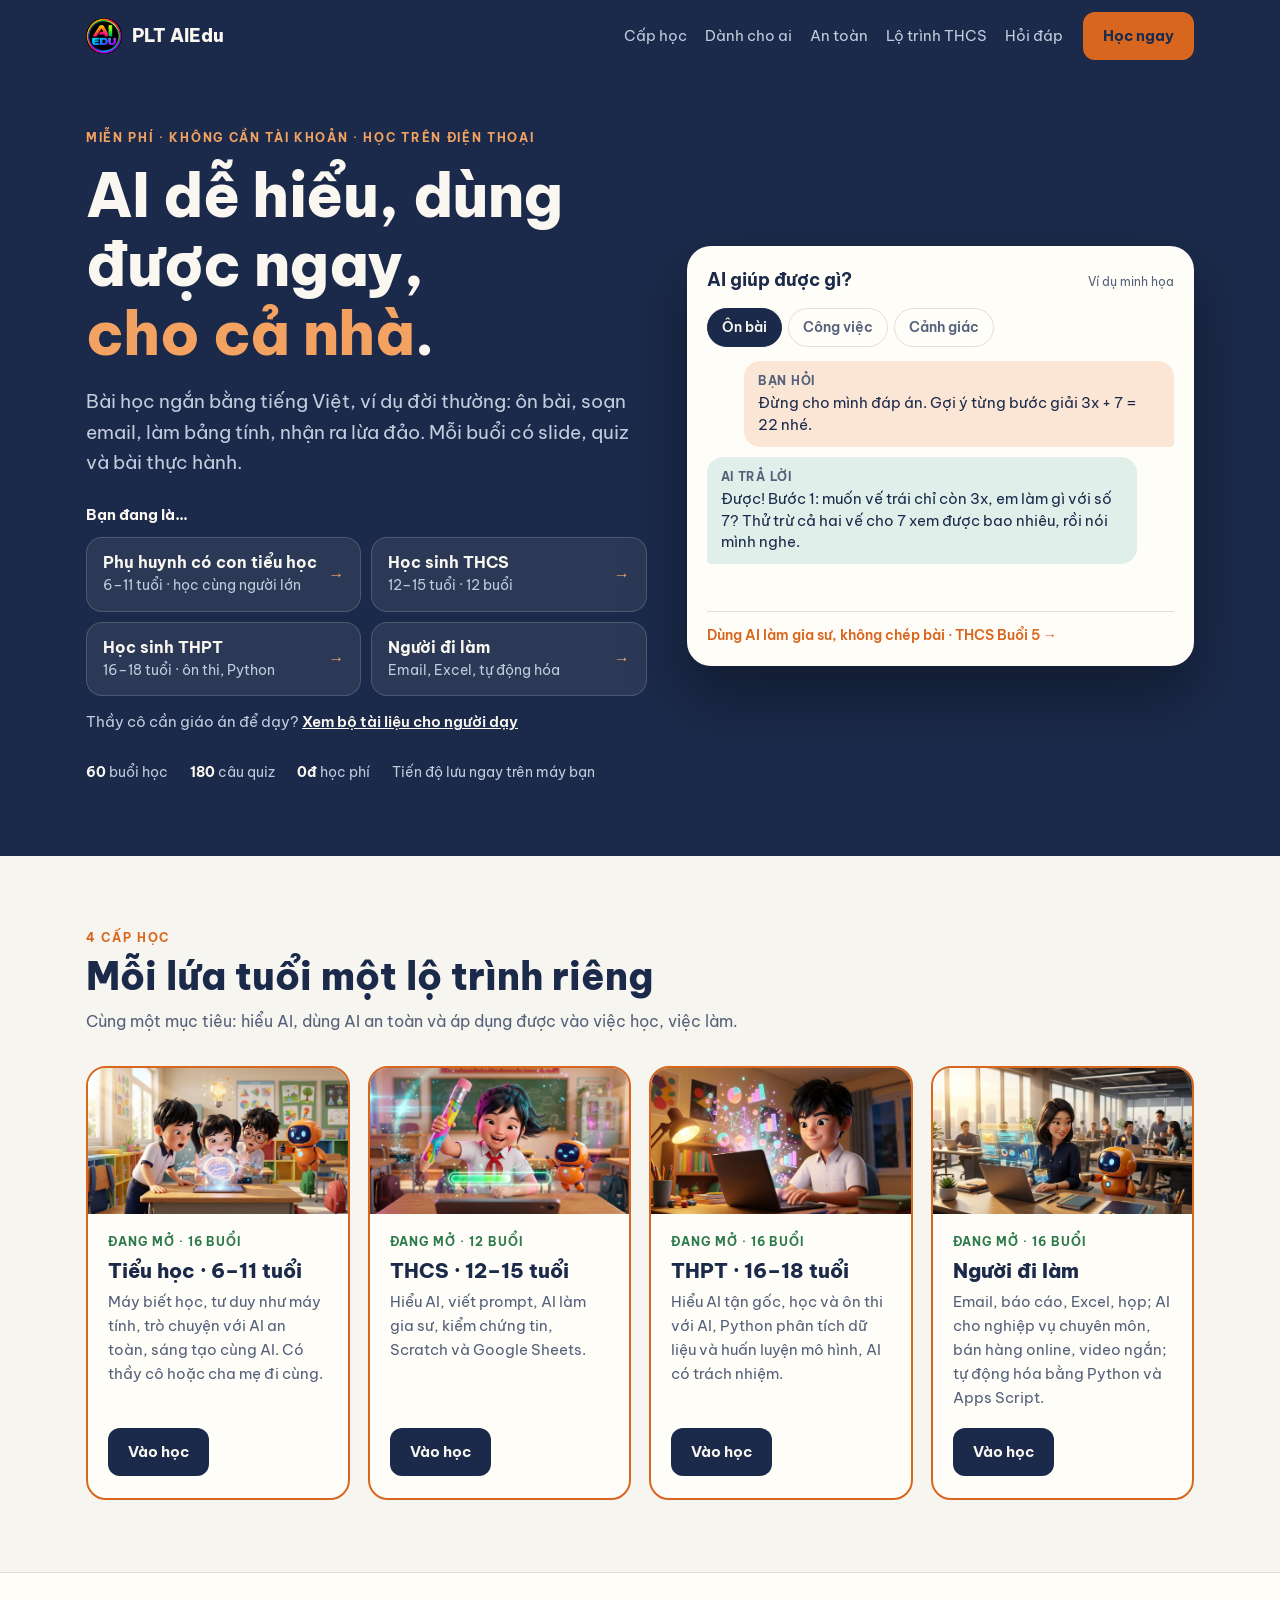
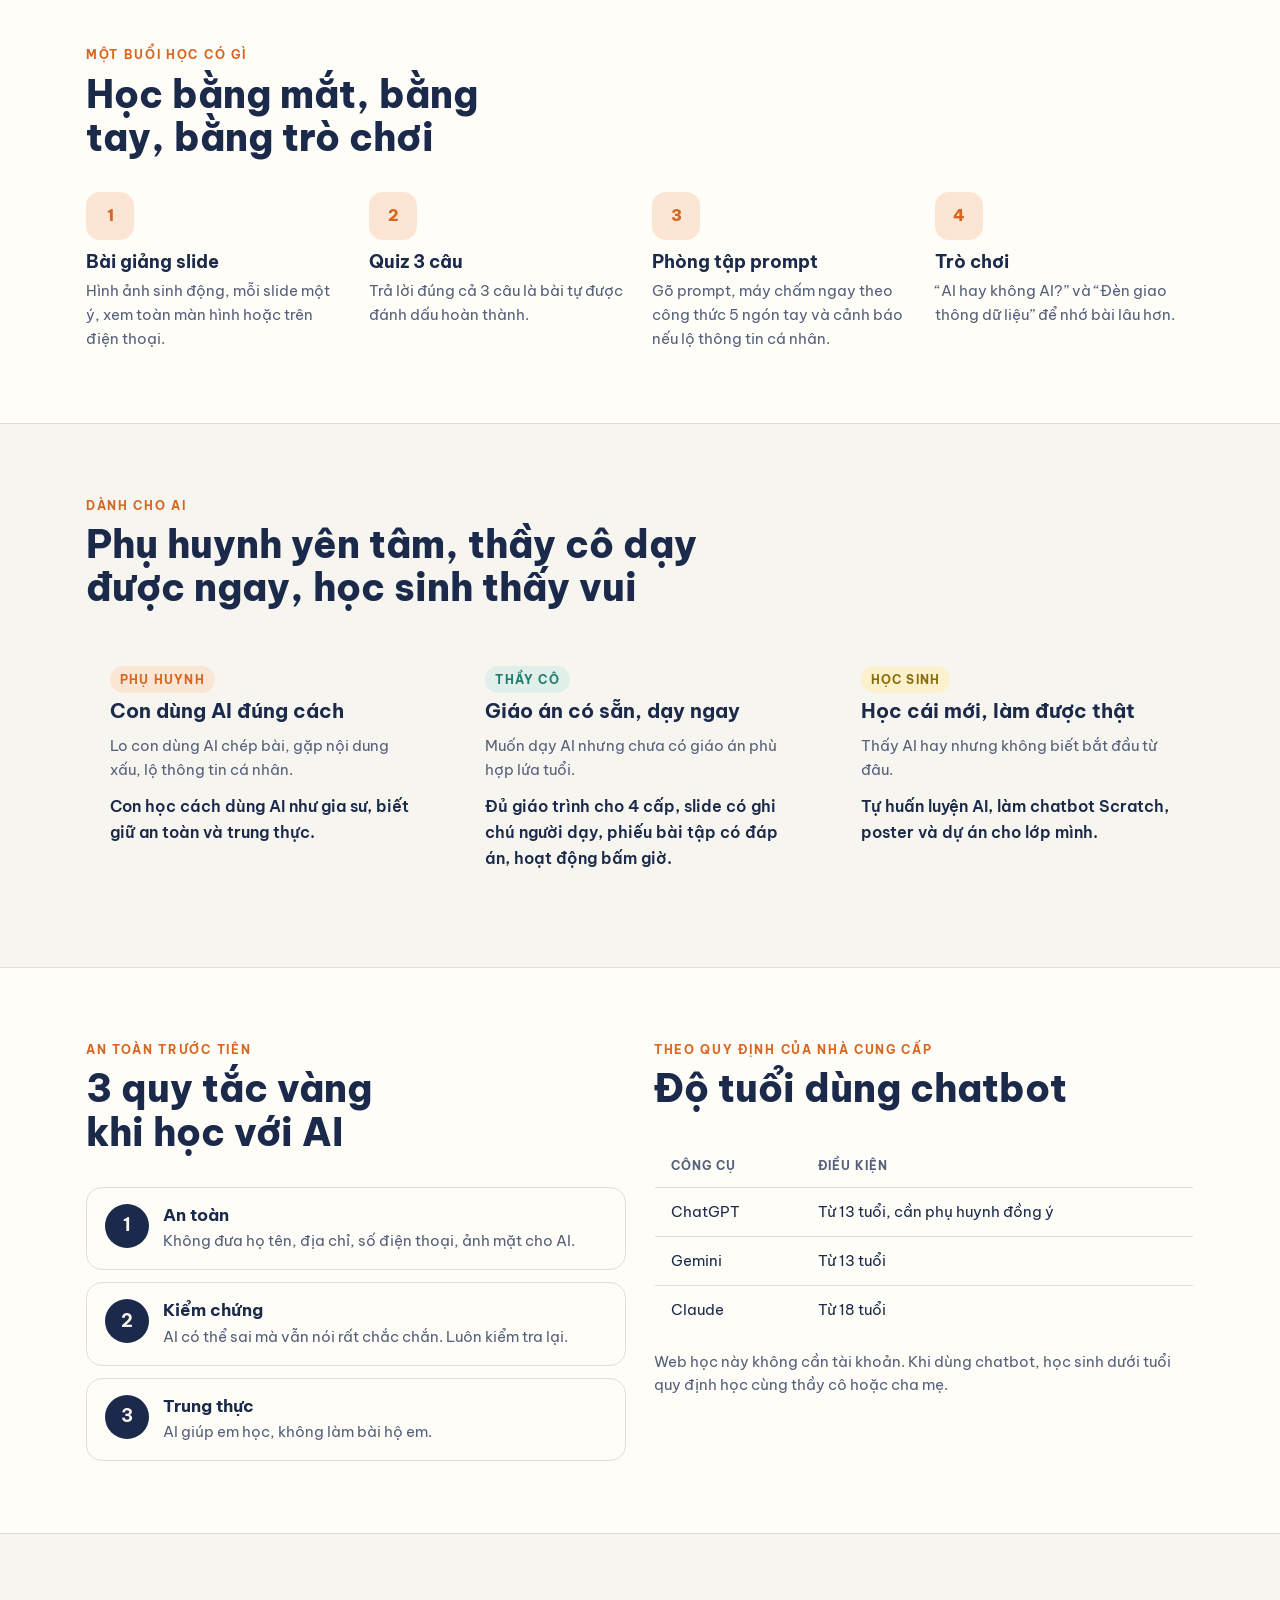
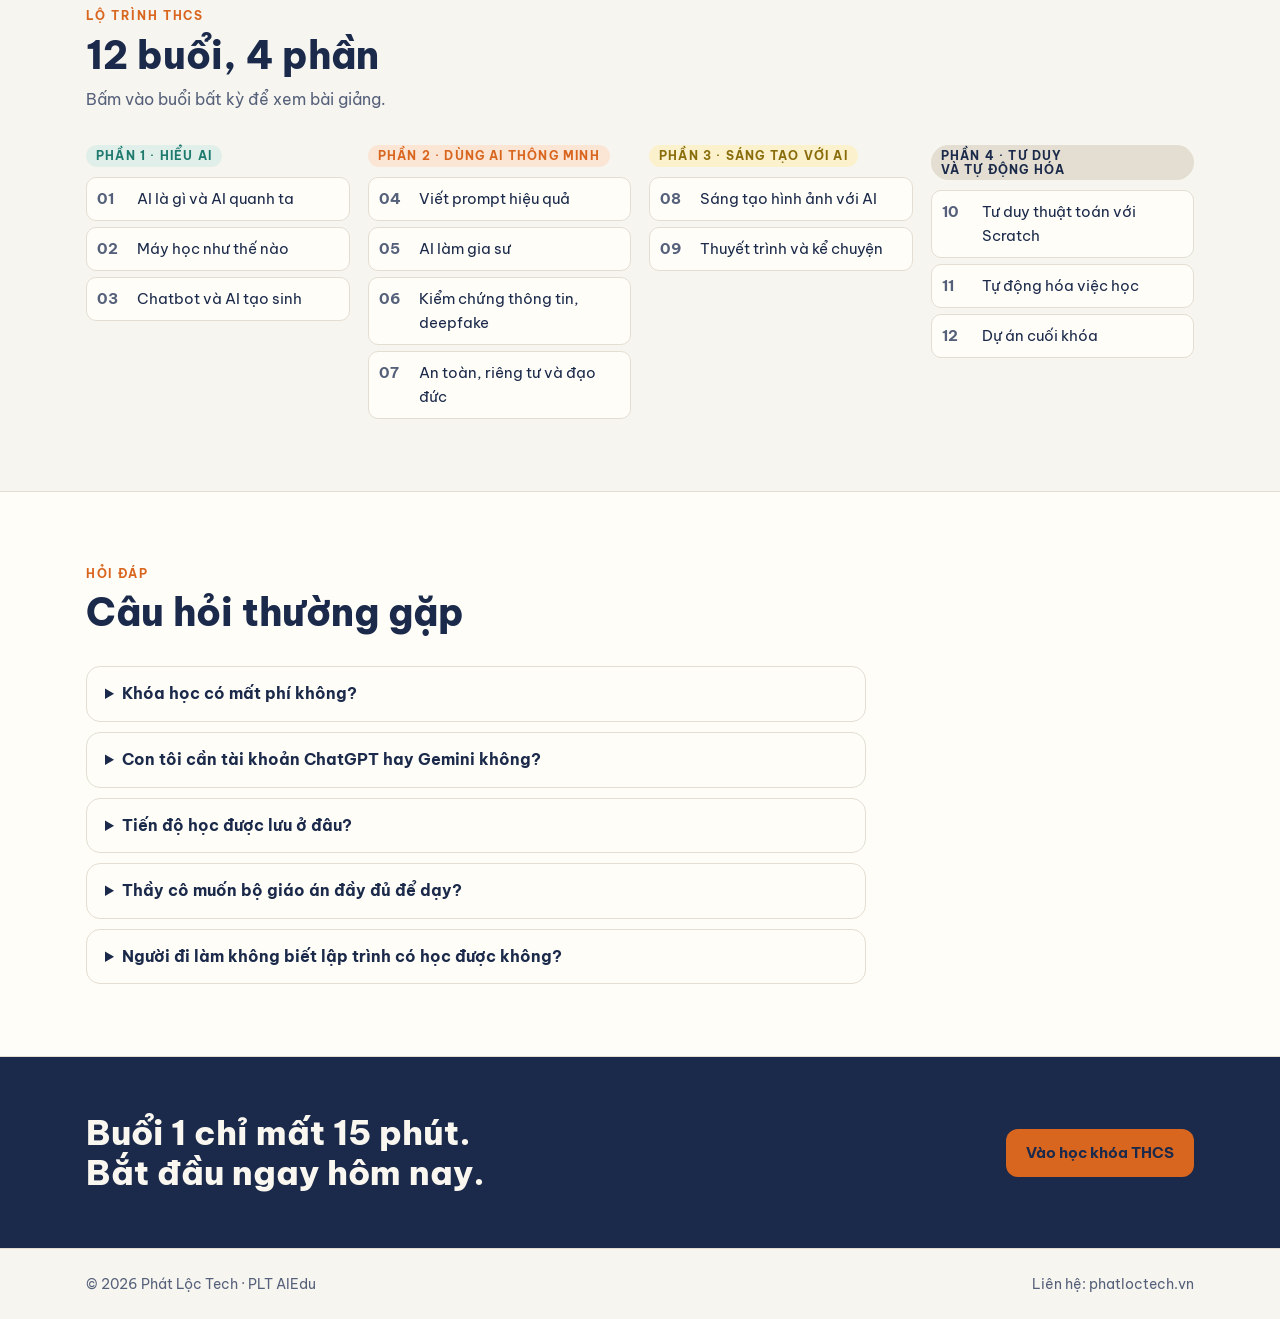
==== commit a04a74c9: "Trang chủ: thêm ảnh đại diện 4 cấp học, khung ảnh 16:9 Co-Authored-By: Claude Opus 5.5 <noreply@anth" ====
--- a/index.html
+++ b/index.html
@@ -66,7 +66,7 @@
 .head .eyebrow{color:var(--accent)}
 .levels{display:grid;grid-template-columns:repeat(4,minmax(0,1fr));gap:18px}
 .level{background:var(--surface);border:1px solid var(--line);border-radius:20px;overflow:hidden;display:flex;flex-direction:column}
-.level .pic{aspect-ratio:4/3;background:var(--line)}
+.level .pic{aspect-ratio:16/9;background:var(--line)}
 .level .pic img,.level .pic .ph{width:100%;height:100%;object-fit:cover}
 .level .body{padding:18px 20px 22px;display:flex;flex-direction:column;gap:8px;flex:1}
 .level h3{font-size:20px;font-weight:800}
@@ -164,19 +164,19 @@
     <div class="head"><div class="eyebrow">4 cấp học</div><h2>Mỗi lứa tuổi một lộ trình riêng</h2><p>Cùng một mục tiêu: hiểu AI, dùng AI an toàn và áp dụng được vào việc học, việc làm.</p></div>
     <div class="levels">
       <article class="level on">
-        <div class="pic"><img src="assets/img/cap-tieu-hoc.jpg" alt="Học sinh tiểu học chơi trò ghép thẻ hình cùng cô giáo và robot" onerror="AIPH(this)"></div>
+        <div class="pic"><img src="assets/img/cap-tieu-hoc.jpg" alt="Ba học sinh tiểu học ngạc nhiên nhìn bộ não phát sáng trên máy tính bảng cùng Rô-bi" onerror="AIPH(this)"></div>
         <div class="body"><span class="status open">Đang mở · 16 buổi</span><h3>Tiểu học · 6–11 tuổi</h3><p>Máy biết học, tư duy như máy tính, trò chuyện với AI an toàn, sáng tạo cùng AI. Có thầy cô hoặc cha mẹ đi cùng.</p><div class="foot"><a class="btn dark" href="tieu-hoc/">Vào học</a></div></div>
       </article>
       <article class="level on">
-        <div class="pic"><img src="assets/img/cap-thcs.jpg" alt="Học sinh THCS dùng máy tính bảng huấn luyện AI nhận diện đồ vật" onerror="AIPH(this)"></div>
+        <div class="pic"><img src="assets/img/cap-thcs.jpg" alt="Học sinh THCS cầm cây bút chì lớn, thanh tiến độ phát sáng, Rô-bi reo vui" onerror="AIPH(this)"></div>
         <div class="body"><span class="status open">Đang mở · 12 buổi</span><h3>THCS · 12–15 tuổi</h3><p>Hiểu AI, viết prompt, AI làm gia sư, kiểm chứng tin, Scratch và Google Sheets.</p><div class="foot"><a class="btn dark" href="thcs/">Vào học</a></div></div>
       </article>
       <article class="level on">
-        <div class="pic"><img src="assets/img/cap-thpt.jpg" alt="Học sinh THPT viết mã Python trên laptop, màn hình có biểu đồ" onerror="AIPH(this)"></div>
+        <div class="pic"><img src="assets/img/cap-thpt.jpg" alt="Học sinh THPT học trên laptop, biểu đồ dữ liệu bay lên quanh màn hình" onerror="AIPH(this)"></div>
         <div class="body"><span class="status open">Đang mở · 16 buổi</span><h3>THPT · 16–18 tuổi</h3><p>Hiểu AI tận gốc, học và ôn thi với AI, Python phân tích dữ liệu và huấn luyện mô hình, AI có trách nhiệm.</p><div class="foot"><a class="btn dark" href="thpt/">Vào học</a></div></div>
       </article>
-      <article class="level">
-        <div class="pic"><img src="assets/img/cap-di-lam.jpg" alt="Người đi làm nhiều nghề, nhiều lứa tuổi làm việc cùng AI trong văn phòng hiện đại" onerror="AIPH(this)"></div>
+      <article class="level on">
+        <div class="pic"><img src="assets/img/cap-di-lam.jpg" alt="Nhân viên văn phòng làm việc cùng trợ lý AI và Rô-bi trong văn phòng hiện đại" onerror="AIPH(this)"></div>
         <div class="body"><span class="status open">Đang mở · 16 buổi</span><h3>Người đi làm</h3><p>Email, báo cáo, Excel, họp; AI cho nghiệp vụ chuyên môn, bán hàng online, video ngắn; tự động hóa bằng Python và Apps Script.</p><div class="foot"><a class="btn dark" href="di-lam/">Vào học</a></div></div>
       </article>
     </div>
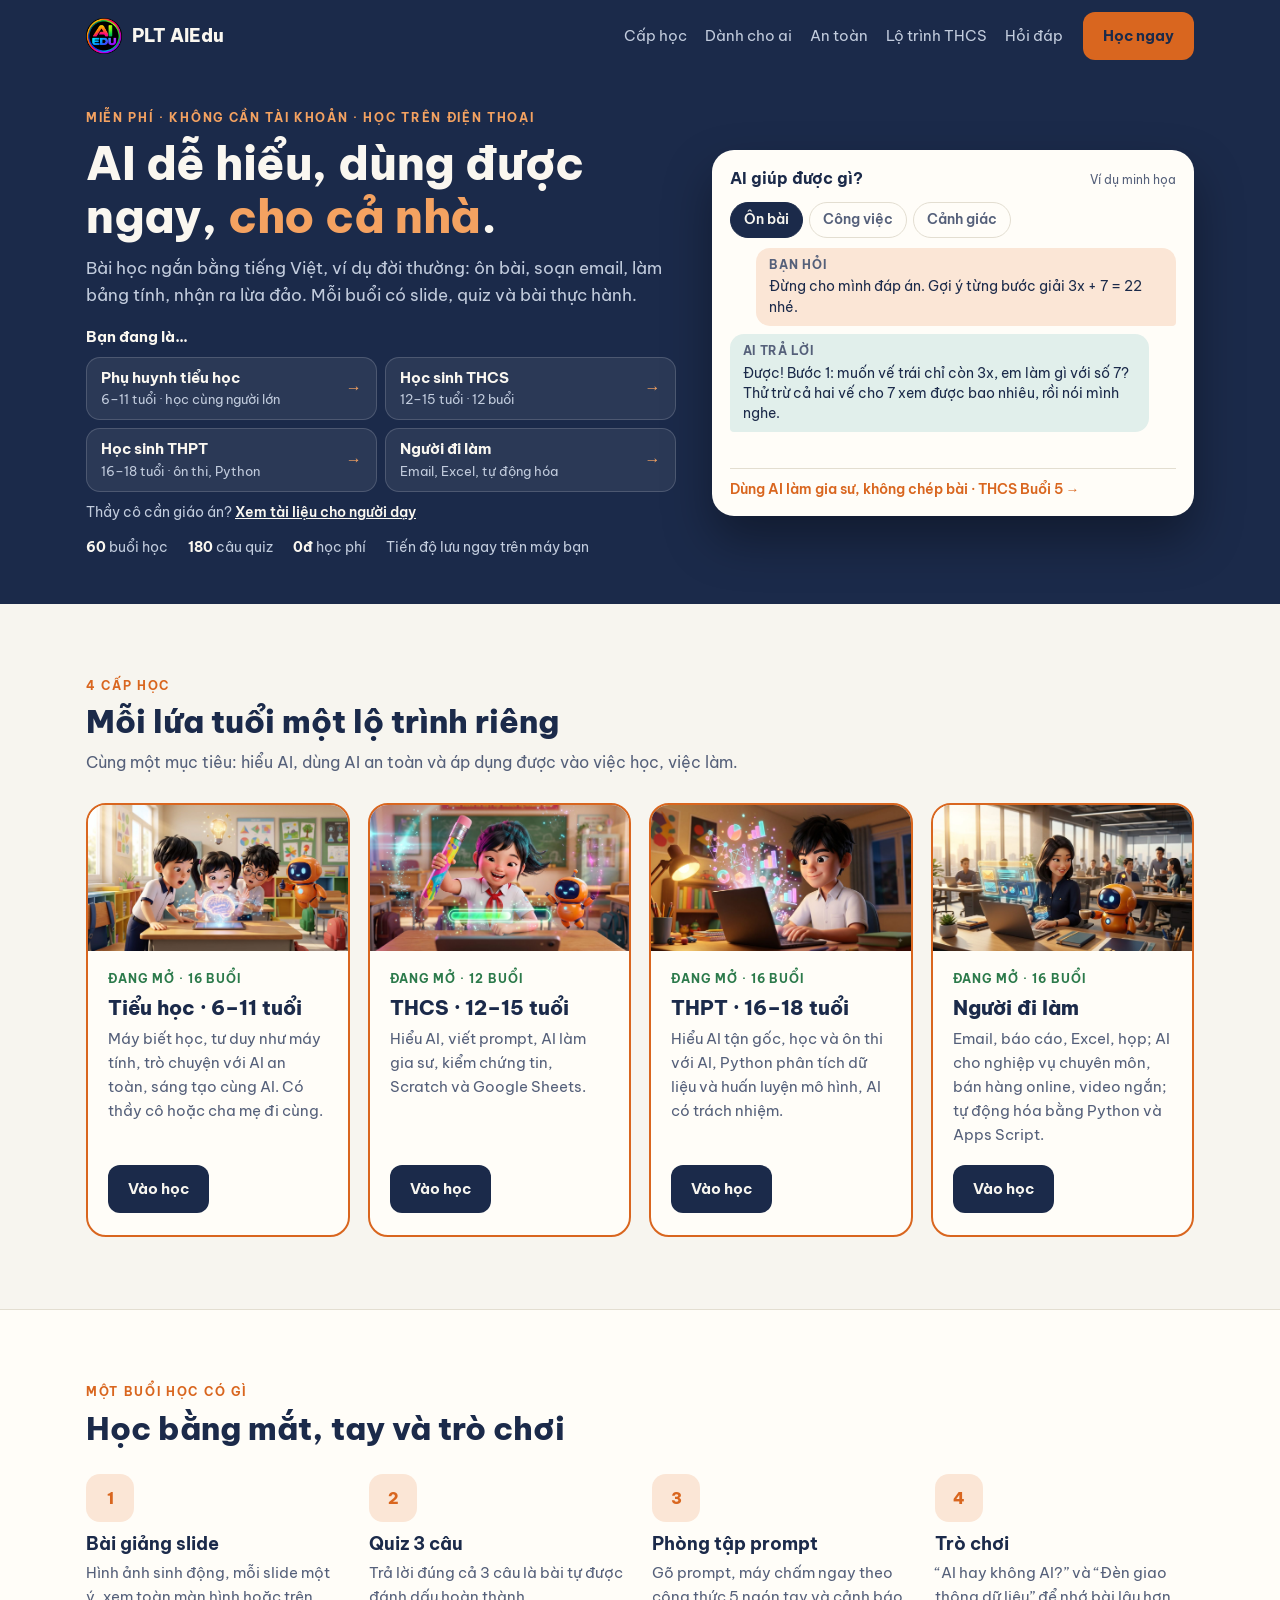
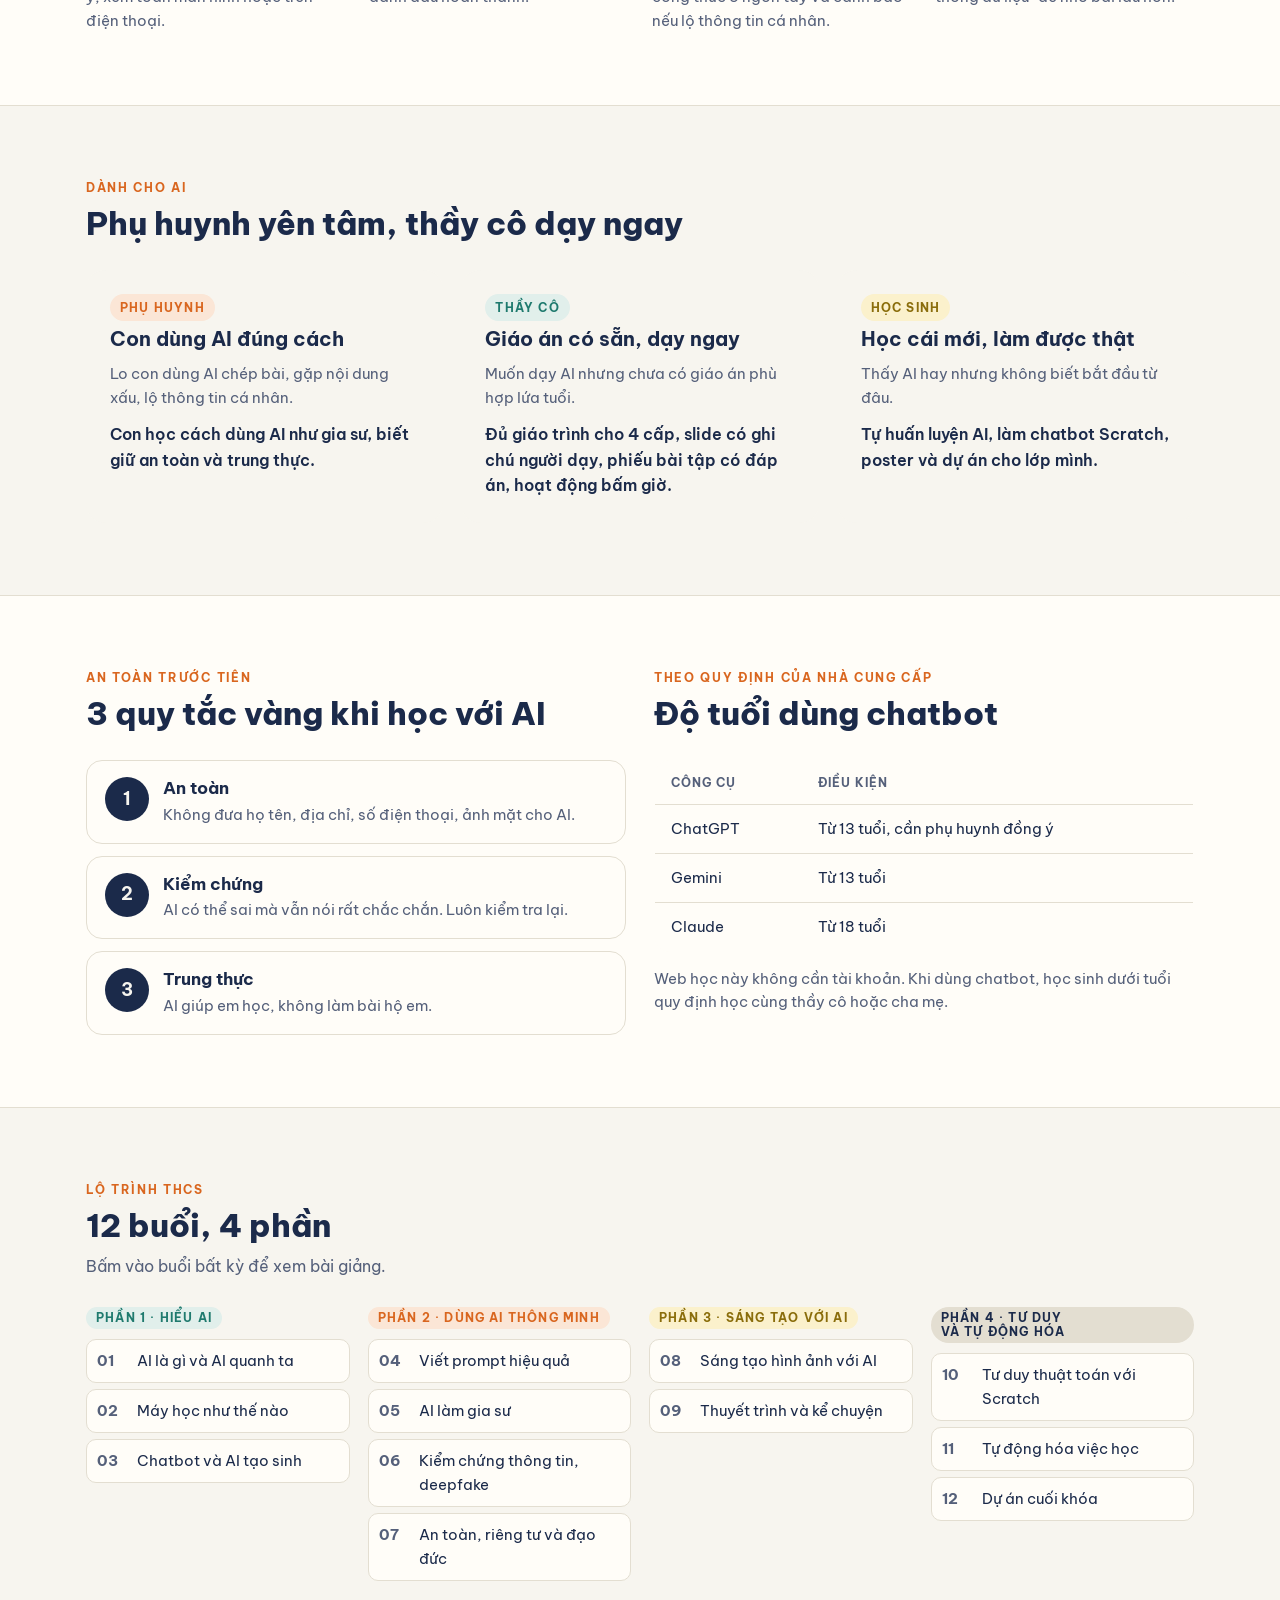
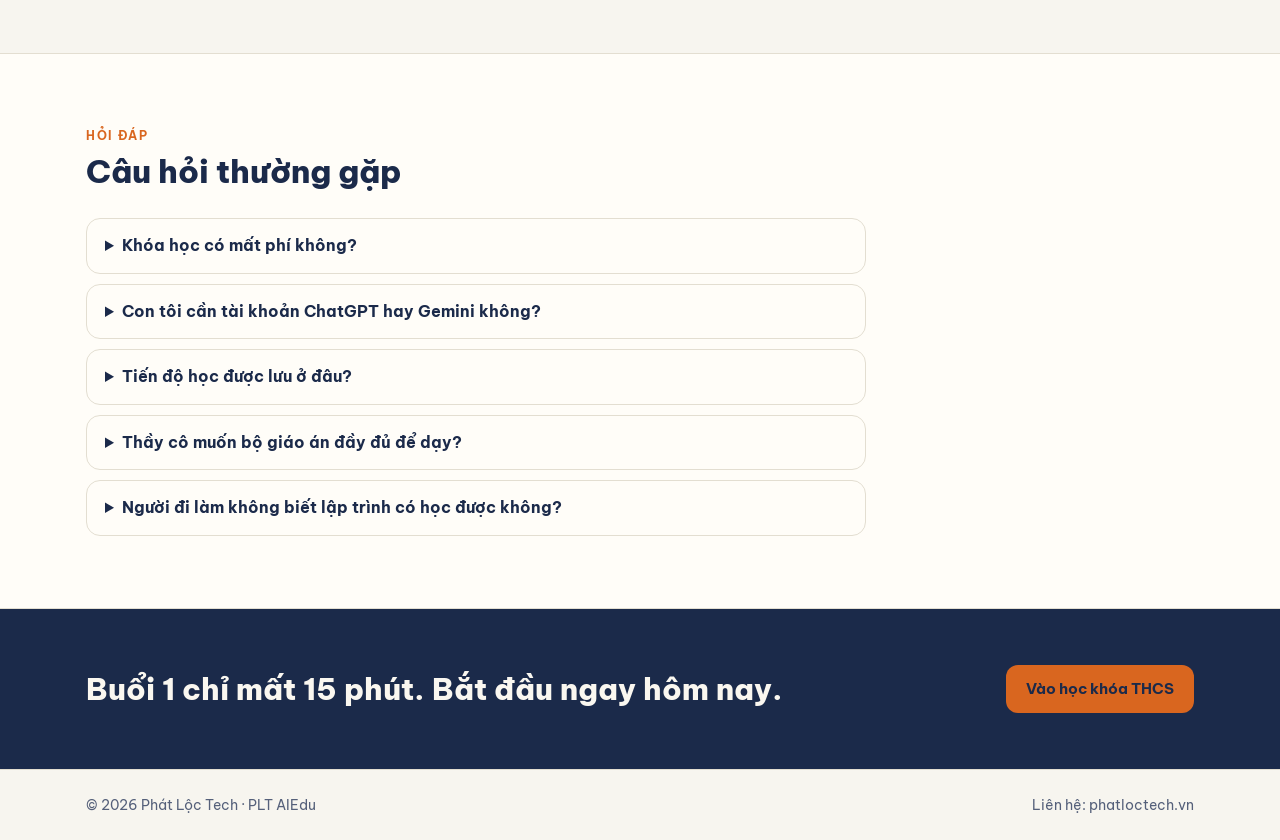
==== commit 701ac837: "Hero gọn trong một màn hình, tiêu đề mục không rớt dòng Co-Authored-By: Claude Opus 5.5 <noreply@ant" ====
--- a/index.html
+++ b/index.html
@@ -25,43 +25,45 @@
 .menu a{text-decoration:none;color:var(--band-muted)}
 .menu a:hover{color:var(--band-fg)}
 .hero{background:var(--band);color:var(--band-fg);overflow:hidden}
-.hero .wrap{display:grid;grid-template-columns:1.05fr .95fr;gap:40px;align-items:center;padding-block:56px 72px}
+.hero .wrap{display:grid;grid-template-columns:1.1fr .9fr;gap:36px;align-items:center;padding-block:clamp(20px,4vh,40px) clamp(24px,5vh,48px)}
 .hero .eyebrow{color:var(--band-accent)}
-.hero h1{font-size:clamp(34px,5.4vw,60px);font-weight:800;margin:14px 0 18px;letter-spacing:-.01em}
+.hero h1{font-size:clamp(28px,3.6vw,46px);font-weight:800;margin:10px 0 12px;letter-spacing:-.01em}
 .hero h1 em{font-style:normal;color:var(--band-accent)}
-.hero p.lead{font-size:clamp(17px,1.8vw,19px);color:var(--band-muted);max-width:52ch;margin:0 0 26px}
+.hero p.lead{font-size:clamp(15px,1.4vw,17px);color:var(--band-muted);max-width:56ch;margin:0 0 16px}
 .cta{display:flex;flex-wrap:wrap;gap:12px}
 .hero .btn.ghost{color:var(--band-fg)}
-.facts{display:flex;flex-wrap:wrap;gap:8px 22px;margin-top:28px;font-size:14px;color:var(--band-muted)}
+.facts{display:flex;flex-wrap:wrap;gap:6px 20px;margin-top:14px;font-size:13.5px;color:var(--band-muted)}
 .facts b{color:var(--band-fg)}
-.pick-q{margin:0 0 10px;font-weight:700;font-size:15px}
-.pick{display:grid;grid-template-columns:repeat(2,minmax(0,1fr));gap:10px}
-.pick a{position:relative;display:flex;flex-direction:column;gap:2px;padding:14px 40px 14px 16px;border-radius:16px;text-decoration:none;
+.pick-q{margin:0 0 8px;font-weight:700;font-size:14.5px}
+.pick{display:grid;grid-template-columns:repeat(2,minmax(0,1fr));gap:8px}
+.pick a{position:relative;display:flex;flex-direction:column;gap:2px;padding:10px 34px 10px 14px;border-radius:14px;text-decoration:none;
   background:rgba(255,255,255,.07);border:1px solid rgba(255,255,255,.16);transition:border-color .15s,background .15s,transform .15s}
 .pick a:hover{border-color:var(--band-accent);background:rgba(255,255,255,.11);transform:translateY(-1px)}
-.pick b{font-size:16px;line-height:1.3}
-.pick span{font-size:13.5px;color:var(--band-muted)}
-.pick i{position:absolute;right:16px;top:50%;transform:translateY(-50%);font-style:normal;font-weight:800;color:var(--band-accent)}
-.teach{margin:14px 0 0;font-size:14.5px;color:var(--band-muted)}
+.pick b{font-size:15px;line-height:1.3}
+.pick span{font-size:12.5px;color:var(--band-muted)}
+.pick em{font-style:normal}
+.pick i{position:absolute;right:14px;top:50%;transform:translateY(-50%);font-style:normal;font-weight:800;color:var(--band-accent)}
+.teach{margin:10px 0 0;font-size:13.5px;color:var(--band-muted)}
 .teach a{color:var(--band-fg);font-weight:600}
-.demo{background:var(--surface);color:var(--ink);border-radius:24px;padding:20px;box-shadow:0 30px 60px rgba(0,0,0,.35);display:flex;flex-direction:column;gap:14px;min-width:0}
+.demo{background:var(--surface);color:var(--ink);border-radius:22px;padding:16px 18px;box-shadow:0 24px 48px rgba(0,0,0,.35);display:flex;flex-direction:column;gap:10px;min-width:0}
 .demo-head{display:flex;justify-content:space-between;align-items:baseline;gap:10px}
-.demo-head b{font-size:18px}
+.demo-head b{font-size:16px}
 .demo-head span{font-size:12px;color:var(--muted)}
 .demo-tabs{display:flex;gap:6px;flex-wrap:wrap}
-.demo-tabs button{font:inherit;font-size:14px;font-weight:600;padding:7px 14px;border-radius:99px;border:1px solid var(--line);background:transparent;color:var(--muted);cursor:pointer}
+.demo-tabs button{font:inherit;font-size:13.5px;font-weight:600;padding:6px 13px;border-radius:99px;border:1px solid var(--line);background:transparent;color:var(--muted);cursor:pointer}
 .demo-tabs button[aria-selected="true"]{background:var(--ink);color:var(--bg);border-color:var(--ink)}
-.chat{display:flex;flex-direction:column;gap:10px;min-height:236px}
-.chat p{margin:0;padding:11px 14px;border-radius:16px;font-size:14.5px;line-height:1.5;max-width:92%}
+.chat{display:flex;flex-direction:column;gap:8px;min-height:210px}
+.chat p{margin:0;padding:9px 13px;border-radius:14px;font-size:14px;line-height:1.45;max-width:94%}
 .chat .me{align-self:flex-end;background:var(--accent-soft);border-bottom-right-radius:4px}
 .chat .ai{align-self:flex-start;background:var(--teal-soft);border-bottom-left-radius:4px}
 .chat small{display:block;font-size:11.5px;font-weight:700;letter-spacing:.06em;text-transform:uppercase;color:var(--muted);margin-bottom:3px}
-.demo-foot{font-size:14px;font-weight:600;color:var(--accent);text-decoration:none;border-top:1px solid var(--line);padding-top:12px}
+.demo-foot{font-size:13.5px;font-weight:600;color:var(--accent);text-decoration:none;border-top:1px solid var(--line);padding-top:10px}
 .demo-foot:hover{text-decoration:underline}
 section.block{padding-block:72px}
 section.block.alt{background:var(--surface);border-block:1px solid var(--line)}
-.head{max-width:60ch;margin-bottom:32px}
-.head h2{font-size:clamp(26px,3.4vw,38px);font-weight:800;margin:8px 0 10px}
+.head{margin-bottom:28px}
+.head p{max-width:70ch}
+.head h2{font-size:clamp(23px,2.6vw,32px);font-weight:800;margin:8px 0 10px;text-wrap:balance}
 .head p{color:var(--muted);margin:0}
 .head .eyebrow{color:var(--accent)}
 .levels{display:grid;grid-template-columns:repeat(4,minmax(0,1fr));gap:18px}
@@ -105,14 +107,18 @@
 .faq p{margin:10px 0 0;color:var(--muted)}
 .final{background:var(--band);color:var(--band-fg);text-align:left}
 .final .wrap{padding-block:56px;display:flex;flex-wrap:wrap;gap:24px;align-items:center;justify-content:space-between}
-.final h2{font-size:clamp(24px,3.2vw,34px);font-weight:800;max-width:24ch}
+.final h2{font-size:clamp(22px,2.6vw,30px);font-weight:800;text-wrap:balance}
 @media (max-width:900px){
   .hero .wrap,.safe{grid-template-columns:1fr}
   .levels,.features,.road{grid-template-columns:repeat(2,minmax(0,1fr))}
   .aud{grid-template-columns:1fr}
   .menu{display:none}
 }
-@media (max-width:520px){.levels,.features,.road,.pick{grid-template-columns:1fr}}
+@media (max-width:520px){.levels,.features,.road{grid-template-columns:1fr}}
+@media (max-width:900px){.demo{display:none}.hero .wrap{padding-block:18px 24px}}
+@media (max-width:330px){.pick{grid-template-columns:1fr}}
+@media (max-width:520px){.hm{display:none}header.top .btn{margin-left:auto}}
+@media (max-width:520px){.hero h1{font-size:27px}.hero p.lead{font-size:14.5px;margin-bottom:12px}.hero .eyebrow{font-size:11px;letter-spacing:.1em}.pick a{padding:9px 28px 9px 12px}.pick b{font-size:14px}.pick span{font-size:12px}.pick i{right:10px}.facts{font-size:12.5px;gap:4px 14px}}
 </style>
 </head>
 <body>
@@ -133,17 +139,17 @@
 <section class="hero" id="bat-dau">
   <div class="wrap">
     <div class="hero-txt">
-      <div class="eyebrow">Miễn phí · Không cần tài khoản · Học trên điện thoại</div>
+      <div class="eyebrow">Miễn phí · Không cần tài khoản<span class="hm"> · Học trên điện thoại</span></div>
       <h1>AI dễ hiểu, dùng được ngay, <em>cho cả nhà</em>.</h1>
       <p class="lead">Bài học ngắn bằng tiếng Việt, ví dụ đời thường: ôn bài, soạn email, làm bảng tính, nhận ra lừa đảo. Mỗi buổi có slide, quiz và bài thực hành.</p>
       <p class="pick-q">Bạn đang là…</p>
       <div class="pick">
-        <a href="tieu-hoc/"><b>Phụ huynh có con tiểu học</b><span>6–11 tuổi · học cùng người lớn</span><i aria-hidden="true">→</i></a>
-        <a href="thcs/"><b>Học sinh THCS</b><span>12–15 tuổi · 12 buổi</span><i aria-hidden="true">→</i></a>
-        <a href="thpt/"><b>Học sinh THPT</b><span>16–18 tuổi · ôn thi, Python</span><i aria-hidden="true">→</i></a>
-        <a href="di-lam/"><b>Người đi làm</b><span>Email, Excel, tự động hóa</span><i aria-hidden="true">→</i></a>
+        <a href="tieu-hoc/"><b>Phụ huynh tiểu học</b><span>6–11 tuổi<em class="hm"> · học cùng người lớn</em></span><i aria-hidden="true">→</i></a>
+        <a href="thcs/"><b>Học sinh THCS</b><span>12–15 tuổi<em class="hm"> · 12 buổi</em></span><i aria-hidden="true">→</i></a>
+        <a href="thpt/"><b>Học sinh THPT</b><span>16–18 tuổi<em class="hm"> · ôn thi, Python</em></span><i aria-hidden="true">→</i></a>
+        <a href="di-lam/"><b>Người đi làm</b><span>Email, Excel<em class="hm">, tự động hóa</em></span><i aria-hidden="true">→</i></a>
       </div>
-      <p class="teach">Thầy cô cần giáo án để dạy? <a href="#cho-ai">Xem bộ tài liệu cho người dạy</a></p>
+      <p class="teach">Thầy cô cần giáo án? <a href="#cho-ai">Xem tài liệu cho người dạy</a></p>
       <div class="facts"><span><b>60</b> buổi học</span><span><b>180</b> câu quiz</span><span><b>0đ</b> học phí</span><span>Tiến độ lưu ngay trên máy bạn</span></div>
     </div>
     <div class="demo" aria-label="Ví dụ AI giúp được gì">
@@ -185,7 +191,7 @@
 
 <section class="block alt">
   <div class="wrap">
-    <div class="head"><div class="eyebrow">Một buổi học có gì</div><h2>Học bằng mắt, bằng tay, bằng trò chơi</h2></div>
+    <div class="head"><div class="eyebrow">Một buổi học có gì</div><h2>Học bằng mắt, tay và trò chơi</h2></div>
     <div class="features">
       <div class="feat"><div class="ico">1</div><h3>Bài giảng slide</h3><p>Hình ảnh sinh động, mỗi slide một ý, xem toàn màn hình hoặc trên điện thoại.</p></div>
       <div class="feat"><div class="ico">2</div><h3>Quiz 3 câu</h3><p>Trả lời đúng cả 3 câu là bài tự được đánh dấu hoàn thành.</p></div>
@@ -197,7 +203,7 @@
 
 <section class="block" id="cho-ai">
   <div class="wrap">
-    <div class="head"><div class="eyebrow">Dành cho ai</div><h2>Phụ huynh yên tâm, thầy cô dạy được ngay, học sinh thấy vui</h2></div>
+    <div class="head"><div class="eyebrow">Dành cho ai</div><h2>Phụ huynh yên tâm, thầy cô dạy ngay</h2></div>
     <div class="aud">
       <article><span class="tag p2">Phụ huynh</span><h3>Con dùng AI đúng cách</h3><p class="pain">Lo con dùng AI chép bài, gặp nội dung xấu, lộ thông tin cá nhân.</p><p class="gain">Con học cách dùng AI như gia sư, biết giữ an toàn và trung thực.</p></article>
       <article><span class="tag p1">Thầy cô</span><h3>Giáo án có sẵn, dạy ngay</h3><p class="pain">Muốn dạy AI nhưng chưa có giáo án phù hợp lứa tuổi.</p><p class="gain">Đủ giáo trình cho 4 cấp, slide có ghi chú người dạy, phiếu bài tập có đáp án, hoạt động bấm giờ.</p></article>
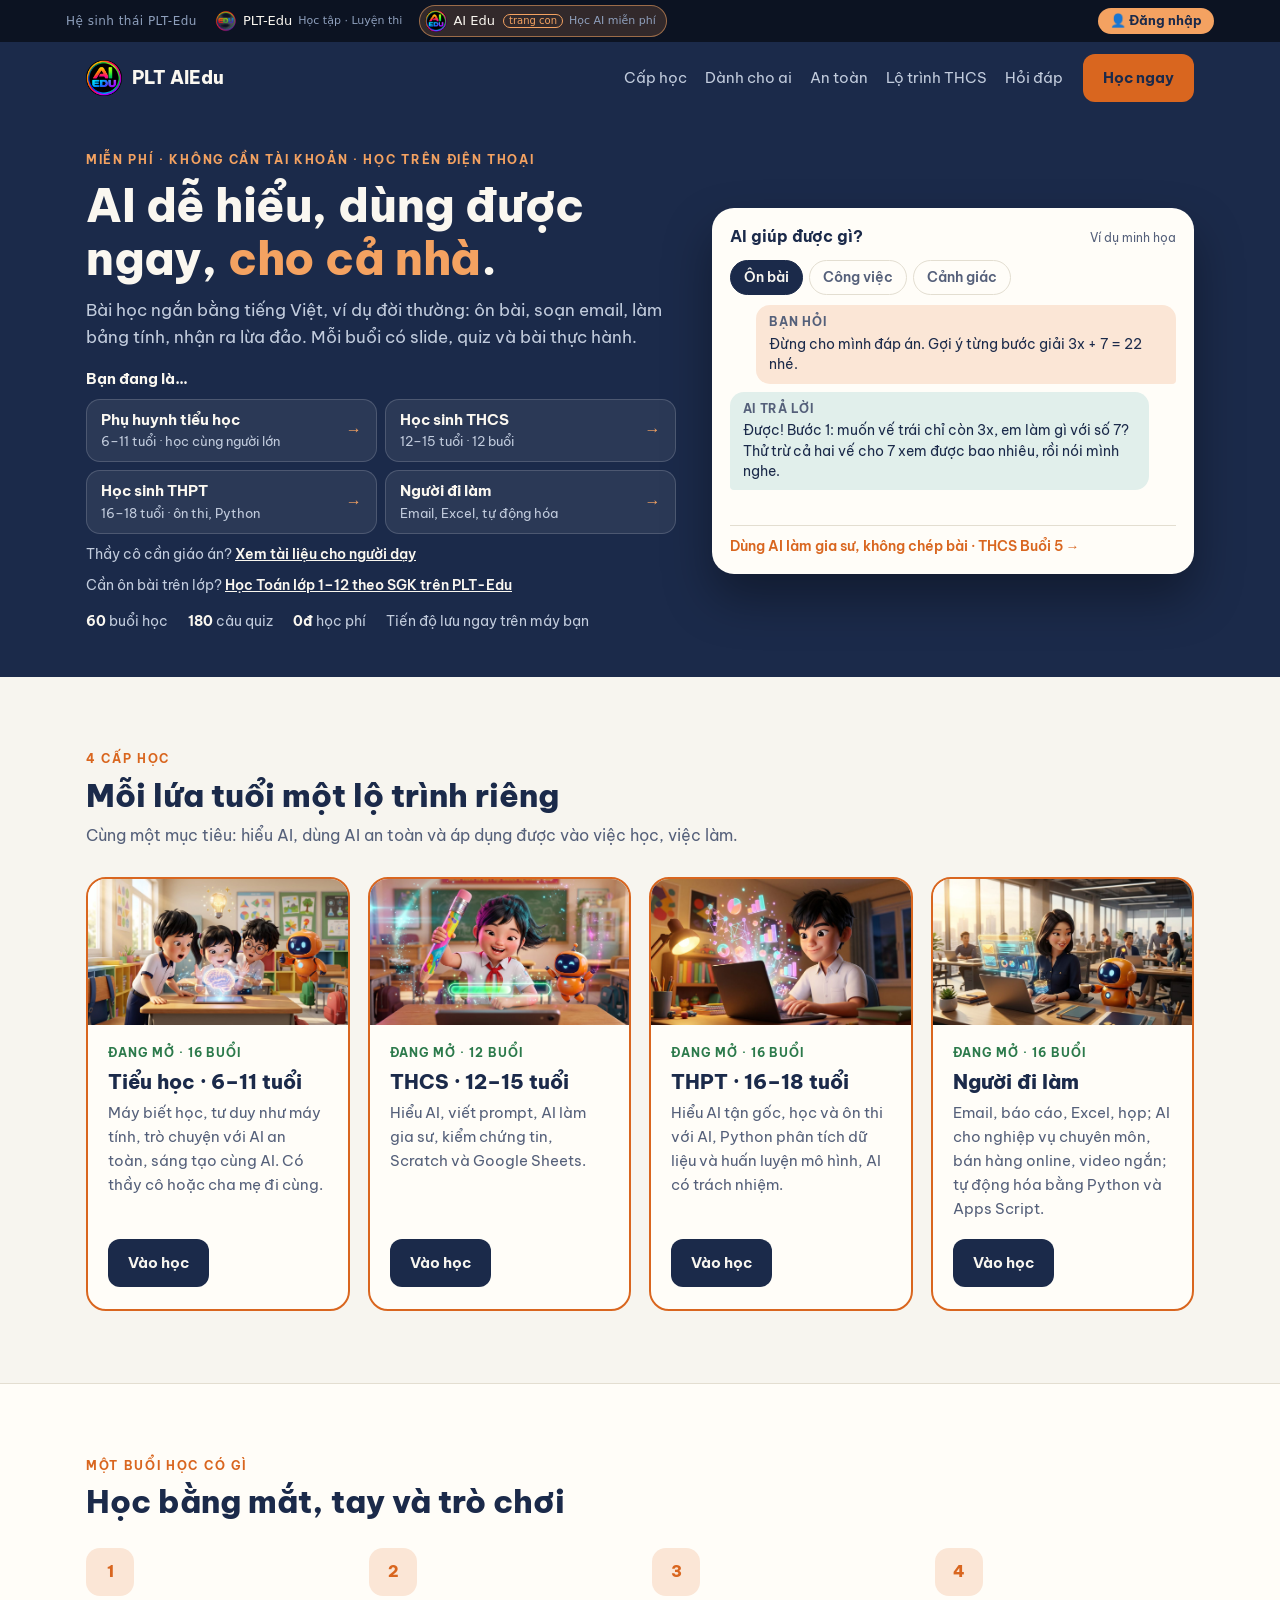
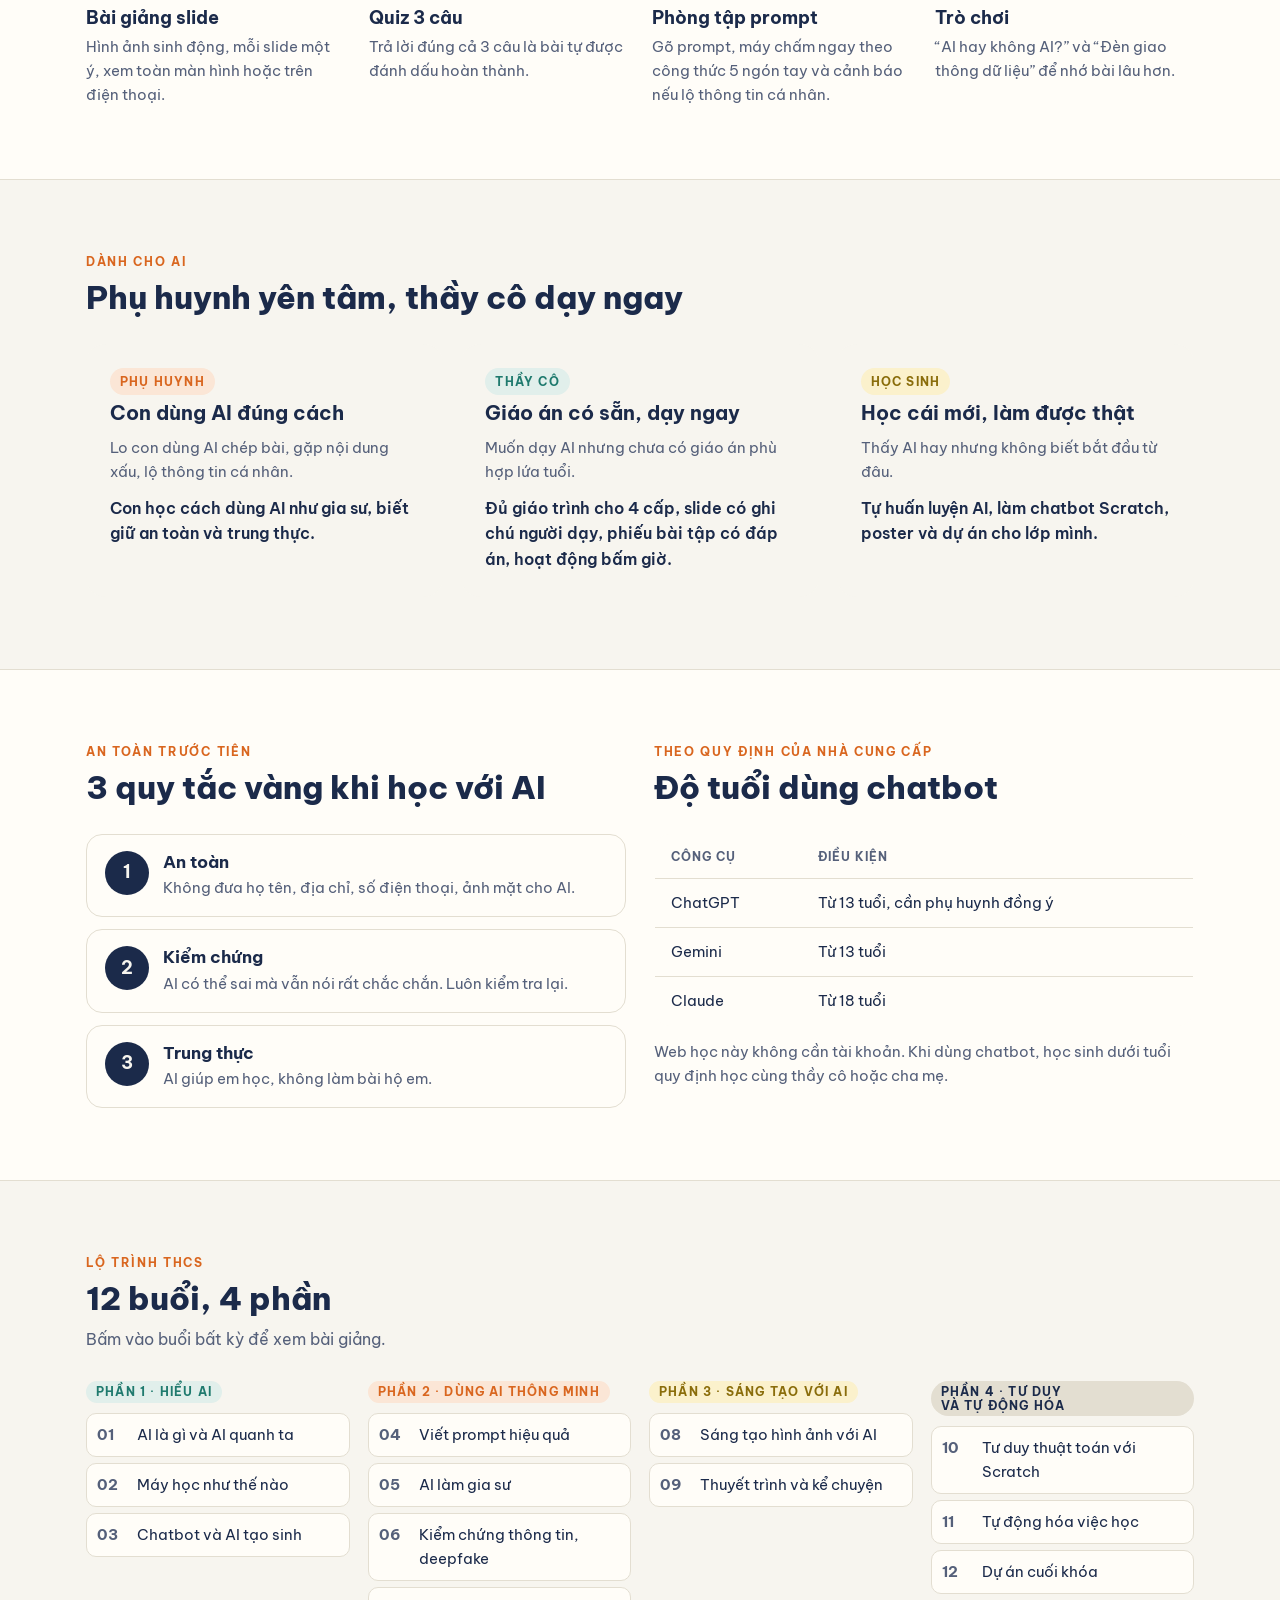
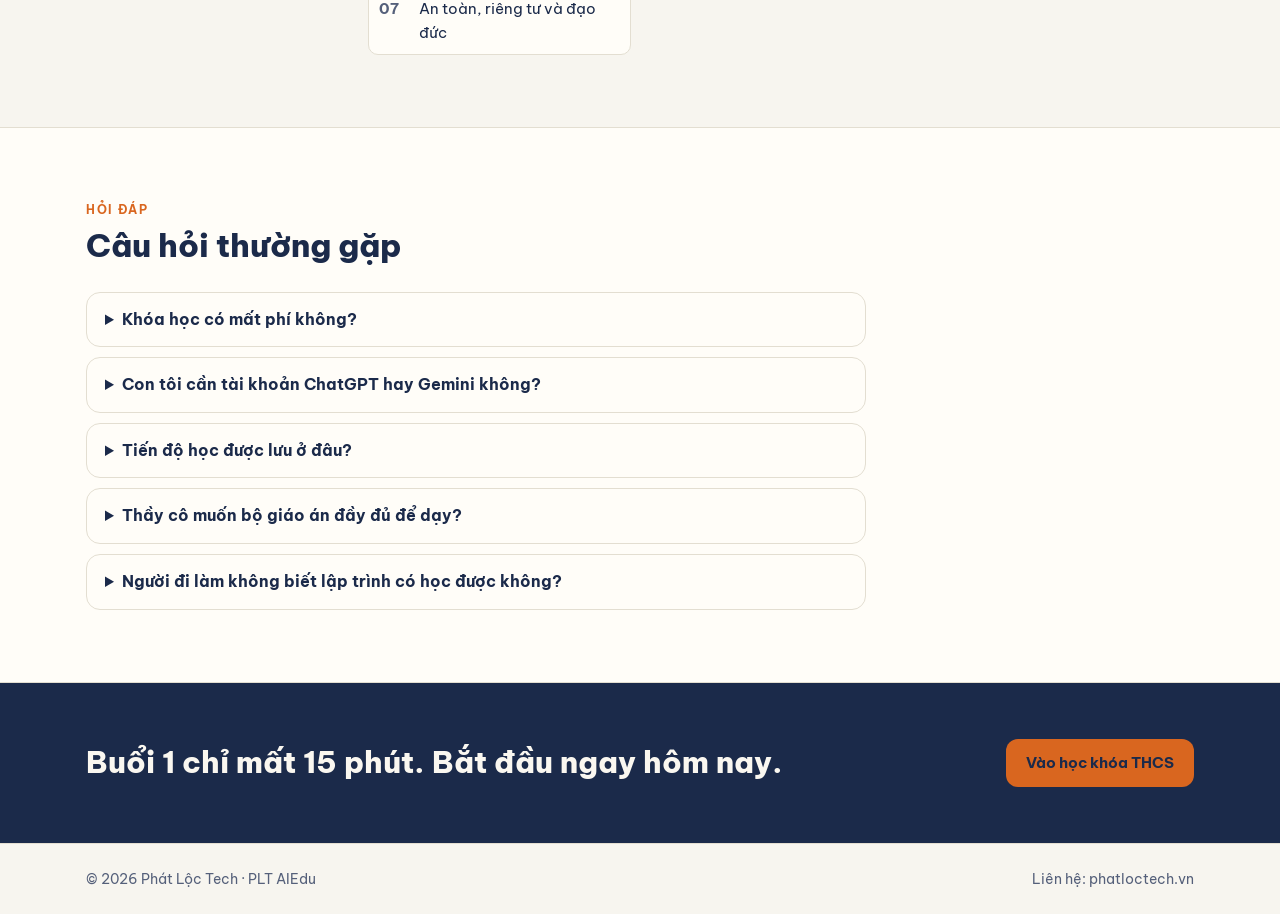
==== commit ac56791e: "Hero: thêm liên kết sang PLT-Edu (học Toán lớp 1–12) để đồng bộ hệ sinh thái Co-Authored-By: Claude " ====
--- a/index.html
+++ b/index.html
@@ -7,7 +7,8 @@
 <meta name="description" content="Học AI miễn phí cho học sinh và người đi làm: dùng AI để học giỏi hơn, an toàn, trung thực. Đã mở đủ 4 cấp: Tiểu học, THCS, THPT, Người đi làm.">
 <meta property="og:title" content="PLT AIEdu — Dùng AI để học giỏi hơn, không để chép bài">
 <meta property="og:description" content="Khóa học AI miễn phí 4 cấp, 60 buổi: bài giảng sinh động, quiz, phòng tập prompt, trò chơi.">
-<meta property="og:image" content="assets/img/hero.jpg">
+<meta property="og:image" content="https://phongishop86.github.io/plt-aiedu/assets/img/hero.jpg">
+<meta property="og:image:alt" content="Cả nhà học AI: bé tiểu học, học sinh THCS, THPT và người đi làm quây quần quanh màn hình cùng Rô-bi">
 <link rel="icon" type="image/png" sizes="32x32" href="assets/img/favicon-32.png">
 <link rel="icon" type="image/png" sizes="64x64" href="assets/img/favicon-64.png">
 <link rel="apple-touch-icon" href="assets/img/apple-touch-icon.png">
@@ -150,6 +151,7 @@
         <a href="di-lam/"><b>Người đi làm</b><span>Email, Excel<em class="hm">, tự động hóa</em></span><i aria-hidden="true">→</i></a>
       </div>
       <p class="teach">Thầy cô cần giáo án? <a href="#cho-ai">Xem tài liệu cho người dạy</a></p>
+      <p class="teach">Cần ôn bài trên lớp? <a href="https://phongishop86.github.io/plt-edu/">Học Toán lớp 1–12 theo SGK trên PLT-Edu</a></p>
       <div class="facts"><span><b>60</b> buổi học</span><span><b>180</b> câu quiz</span><span><b>0đ</b> học phí</span><span>Tiến độ lưu ngay trên máy bạn</span></div>
     </div>
     <div class="demo" aria-label="Ví dụ AI giúp được gì">
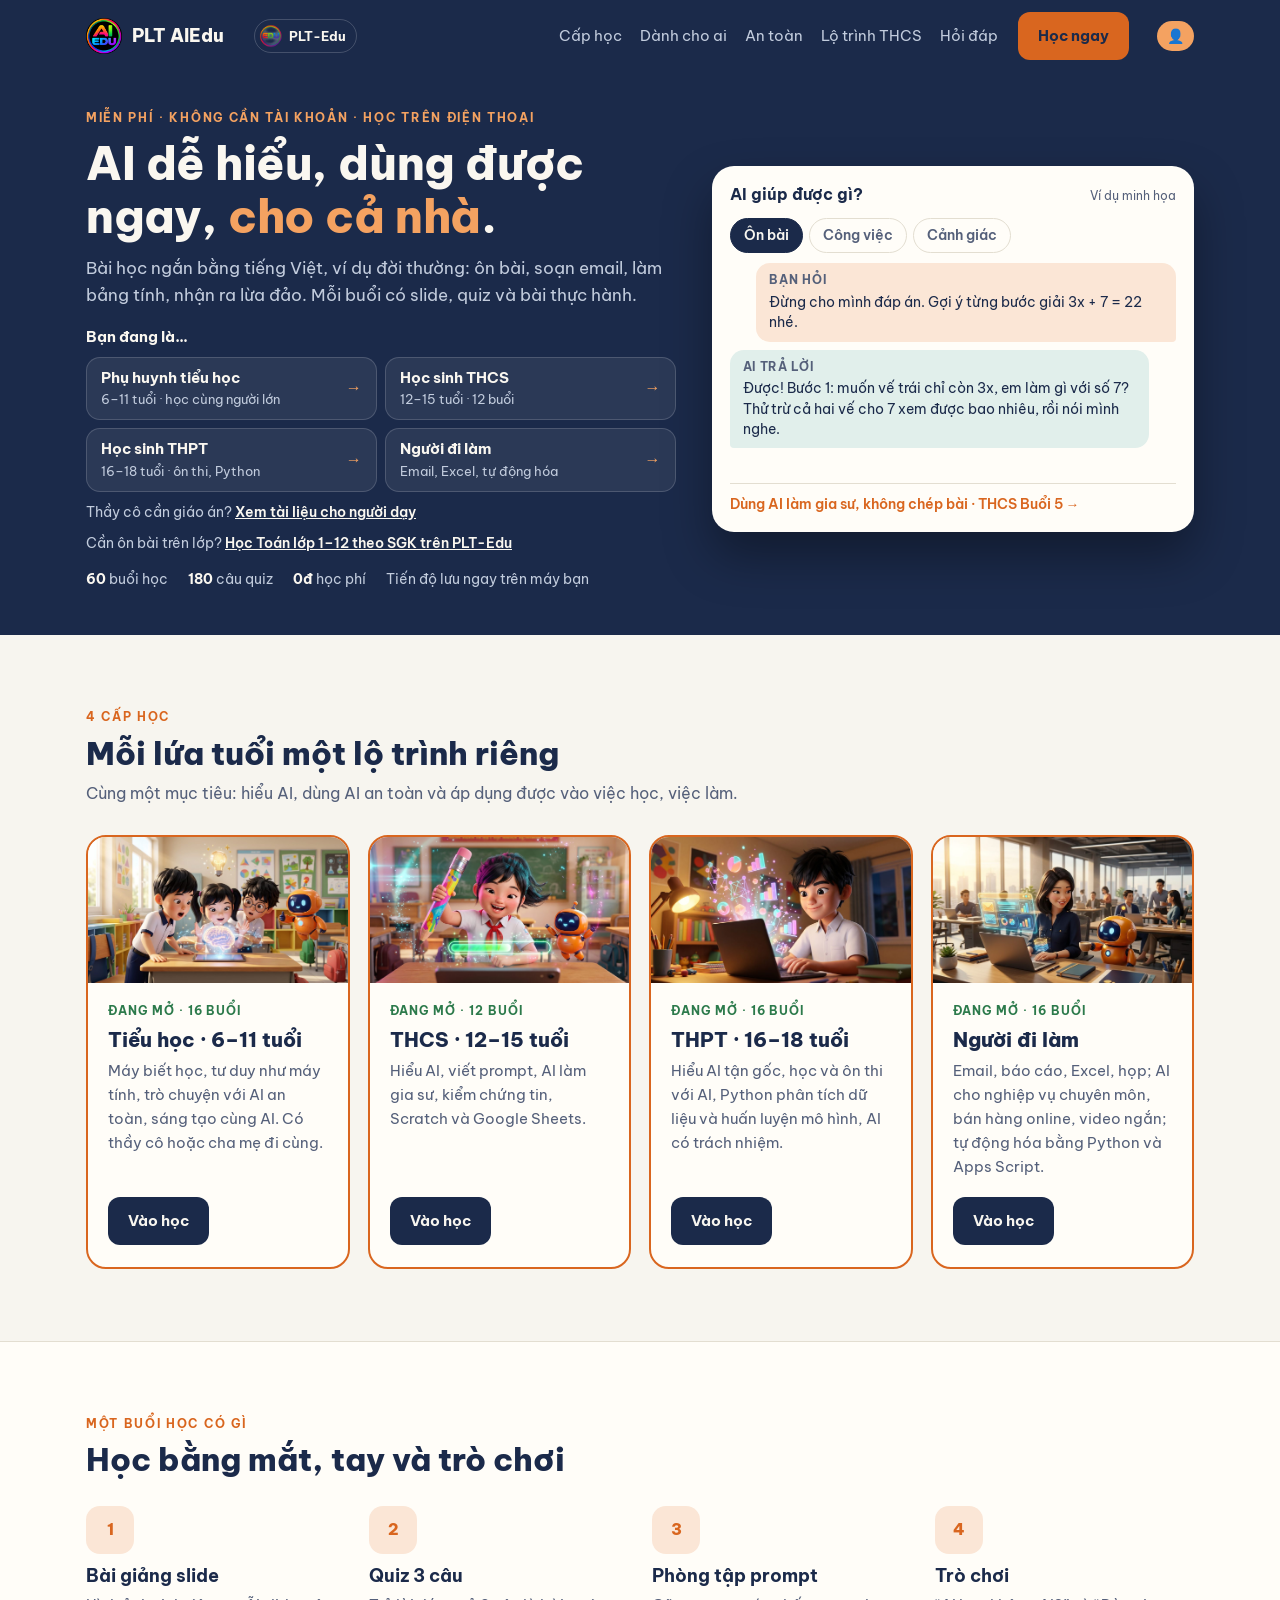
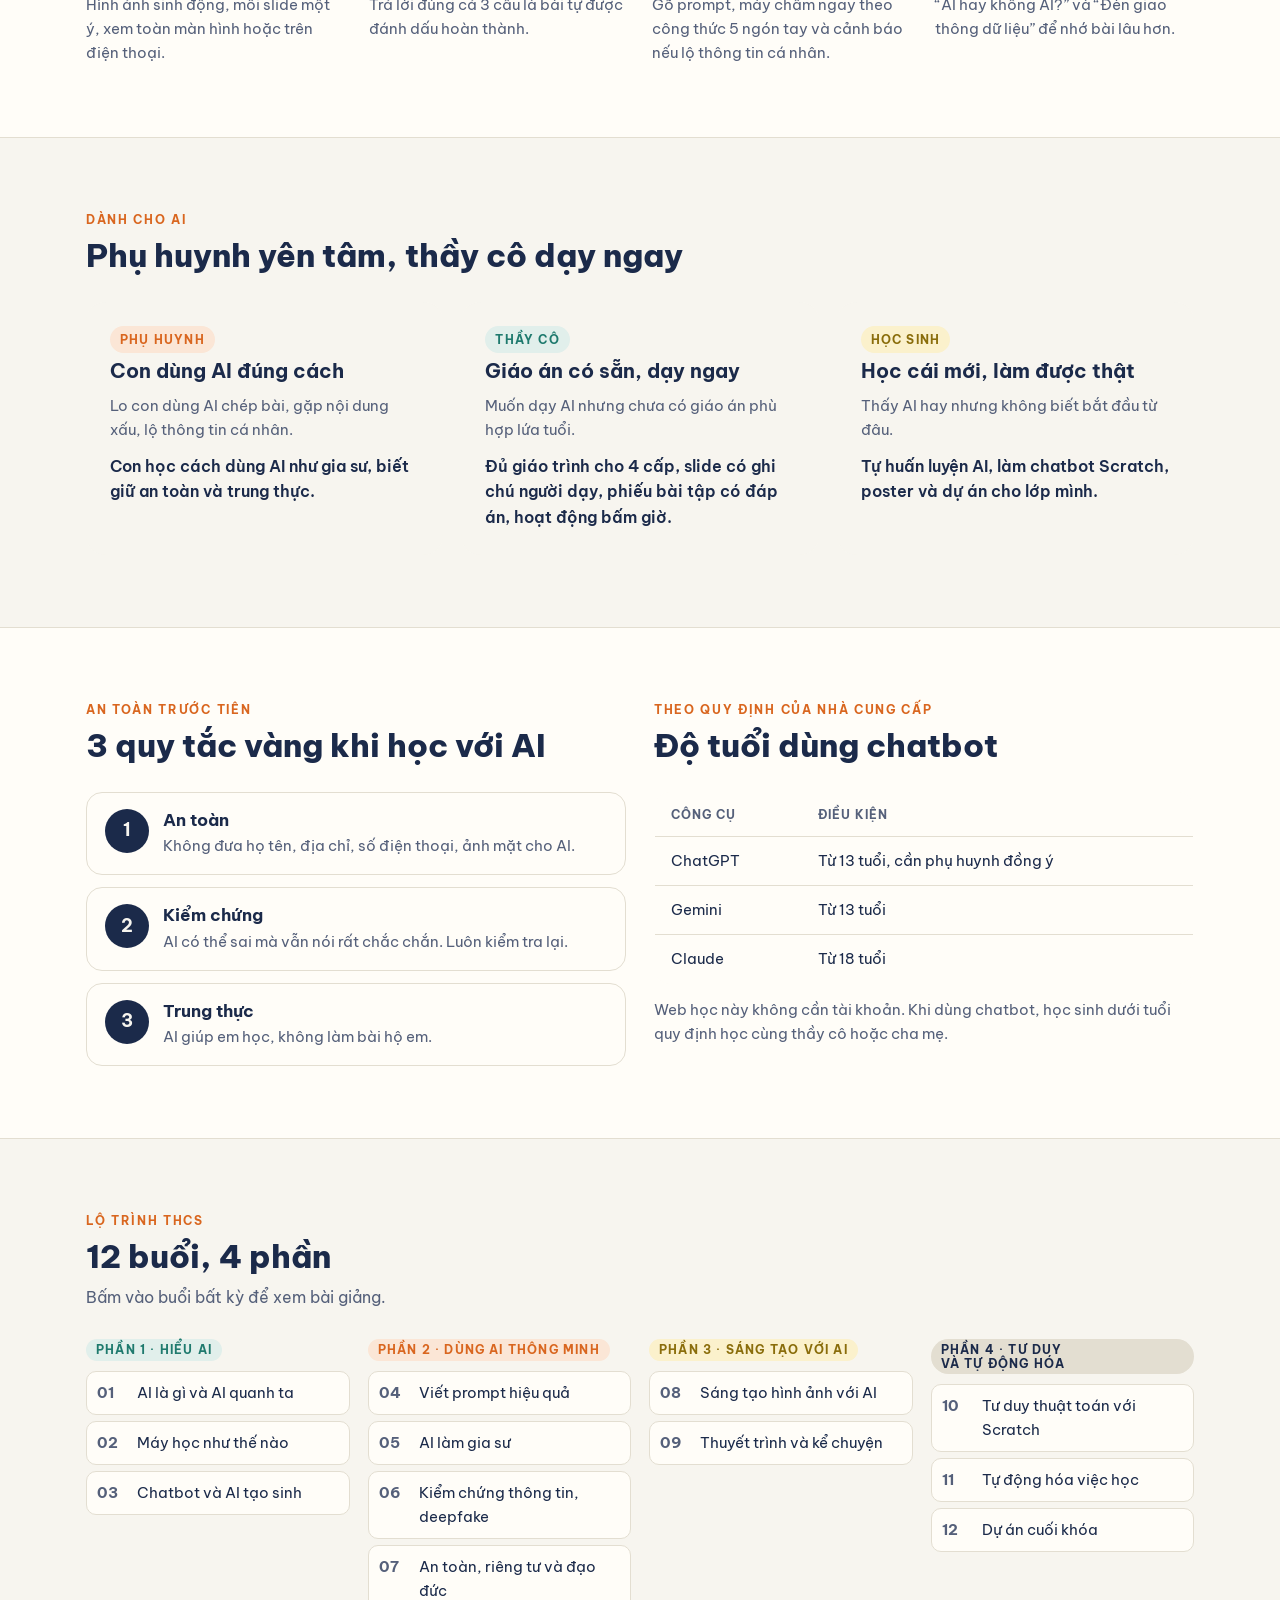
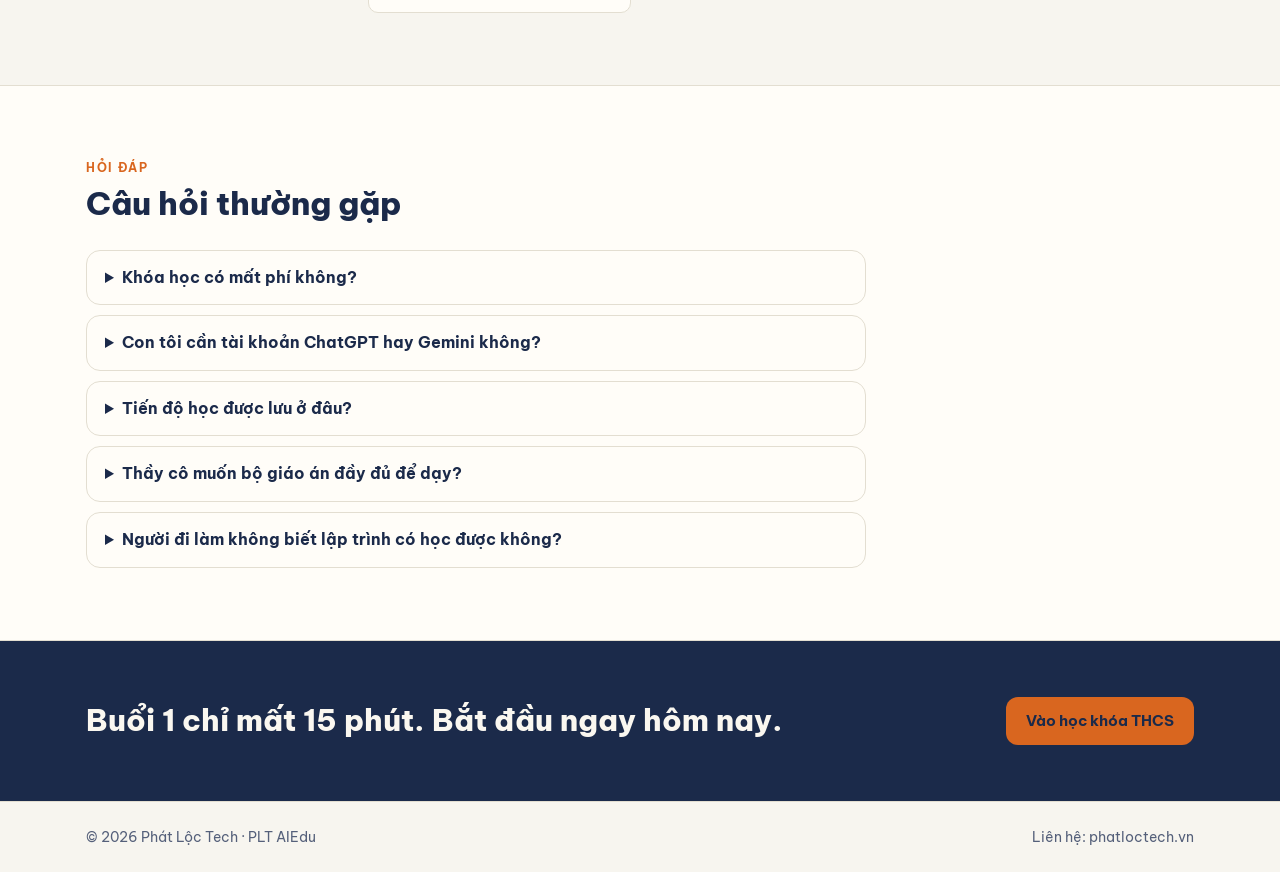
==== commit 0376a6b0: "Đưa liên kết PLT-Edu ⇄ AI Edu lên cạnh logo, nút Đăng nhập vào hàng menu; bỏ thanh riêng phía trên C" ====
--- a/index.html
+++ b/index.html
@@ -15,7 +15,7 @@
 <link rel="preconnect" href="https://fonts.googleapis.com">
 <link rel="stylesheet" href="https://fonts.googleapis.com/css2?family=Be+Vietnam+Pro:wght@400;500;600;700;800&family=JetBrains+Mono:wght@500&display=swap">
 <link rel="stylesheet" href="assets/css/site.css">
-<script src="assets/js/common.js"></script>
+<script src="assets/js/common.js?v=3"></script>
 <style>
 header.top{position:sticky;top:0;z-index:20;background:var(--band);color:var(--band-fg);padding-top:env(safe-area-inset-top,0px)}
 header.top .wrap{display:flex;align-items:center;gap:20px;padding-block:12px}
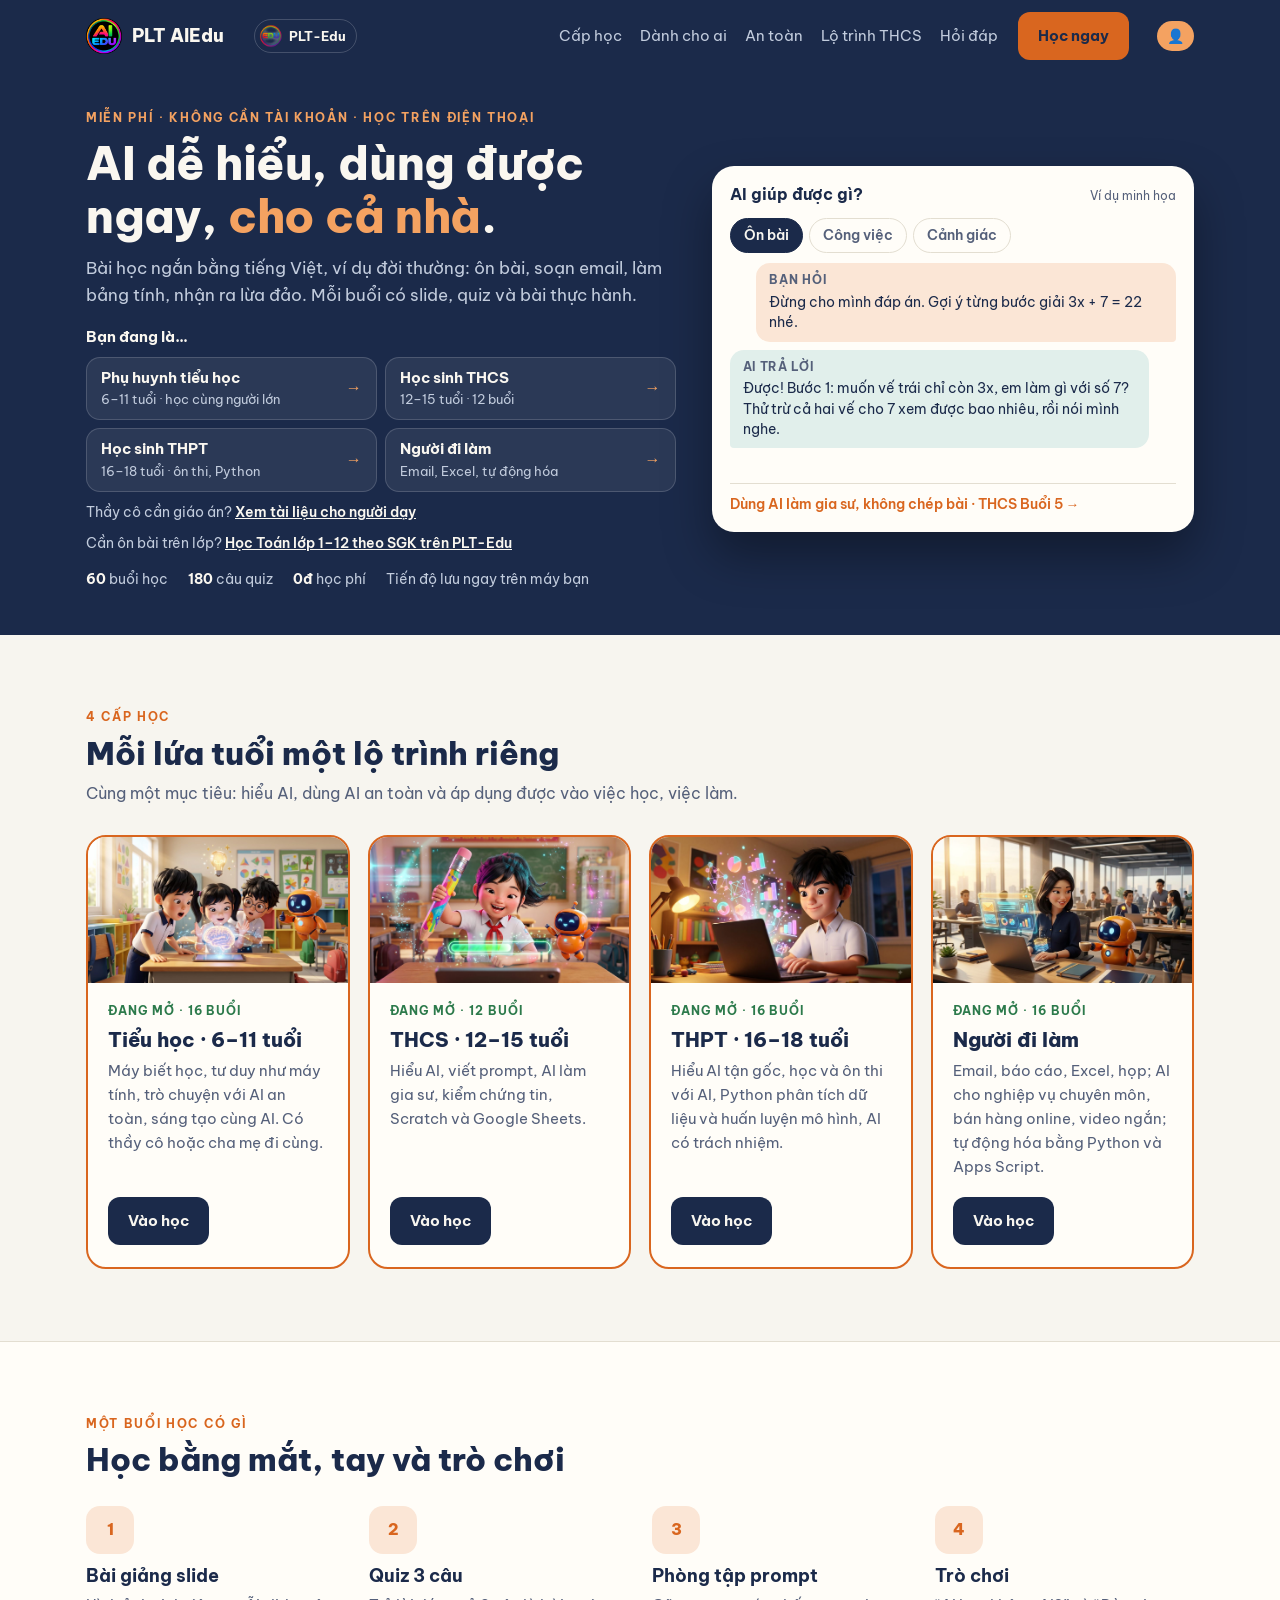
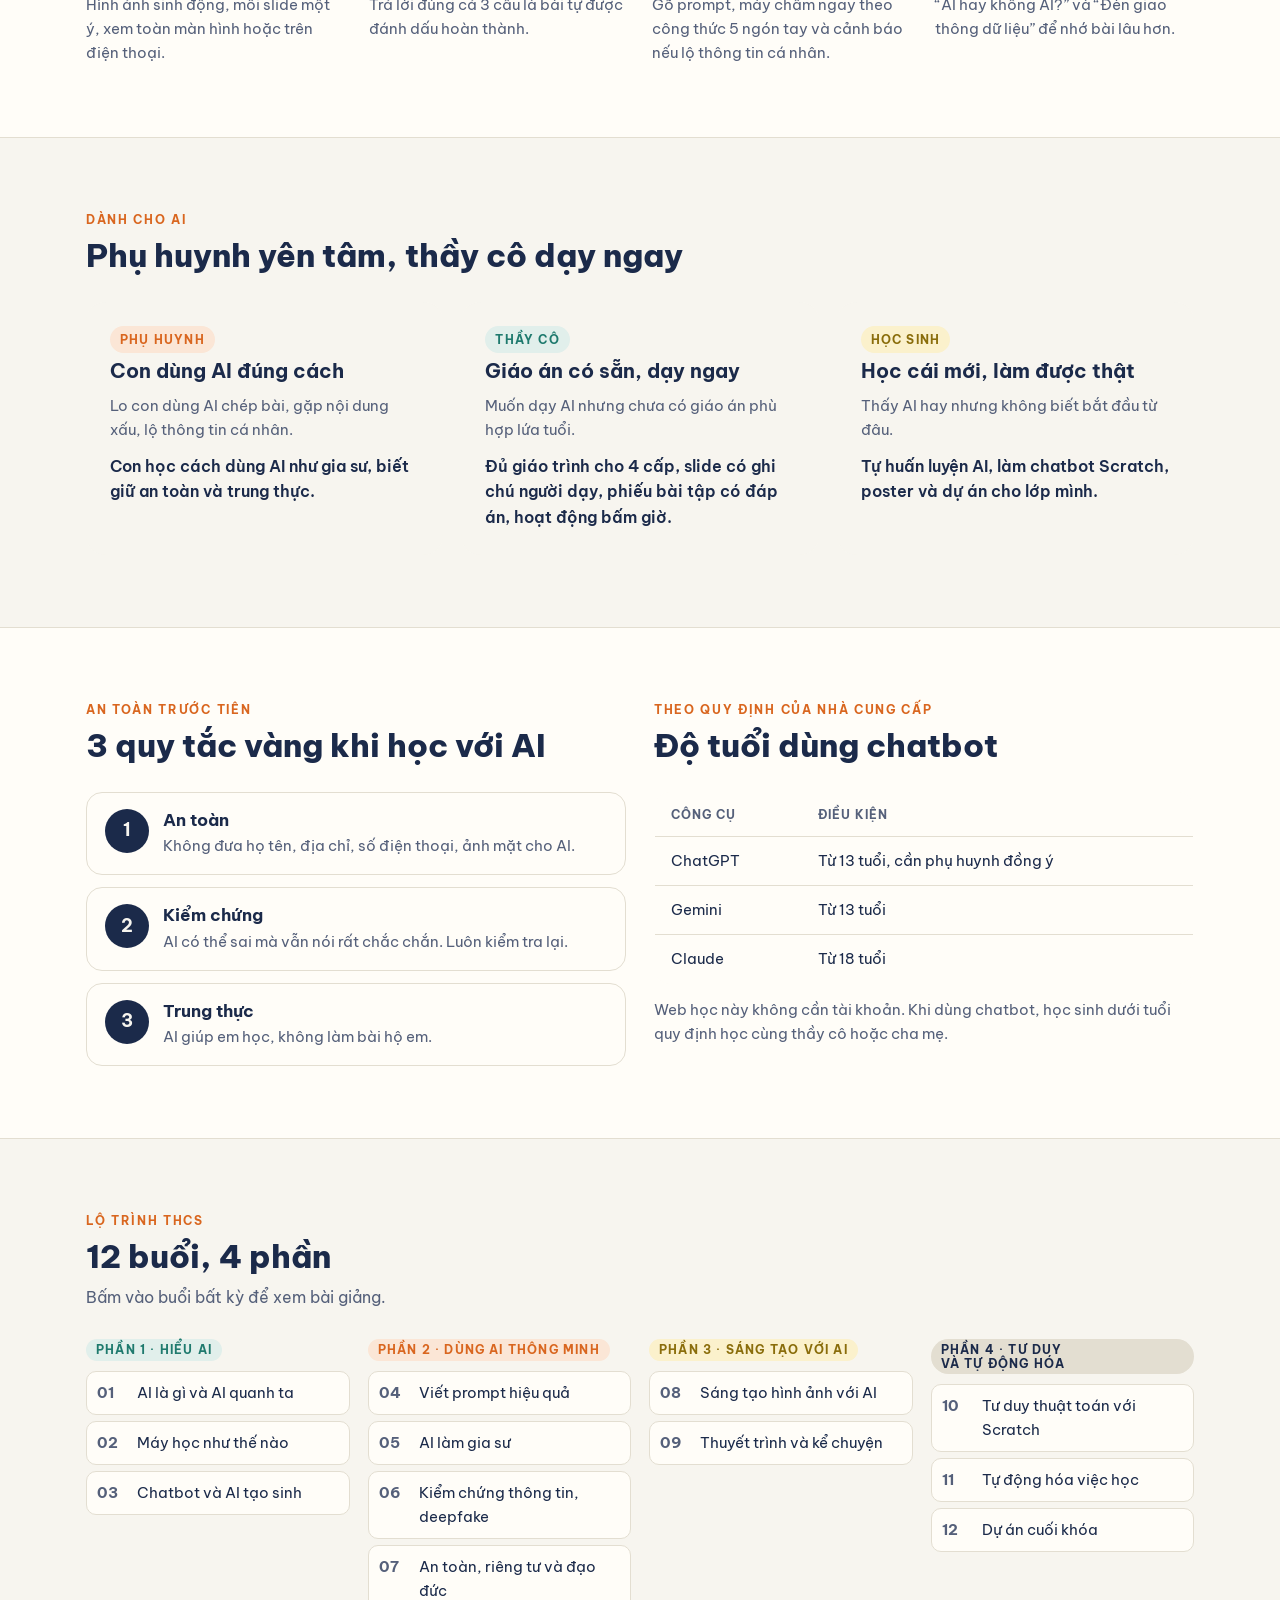
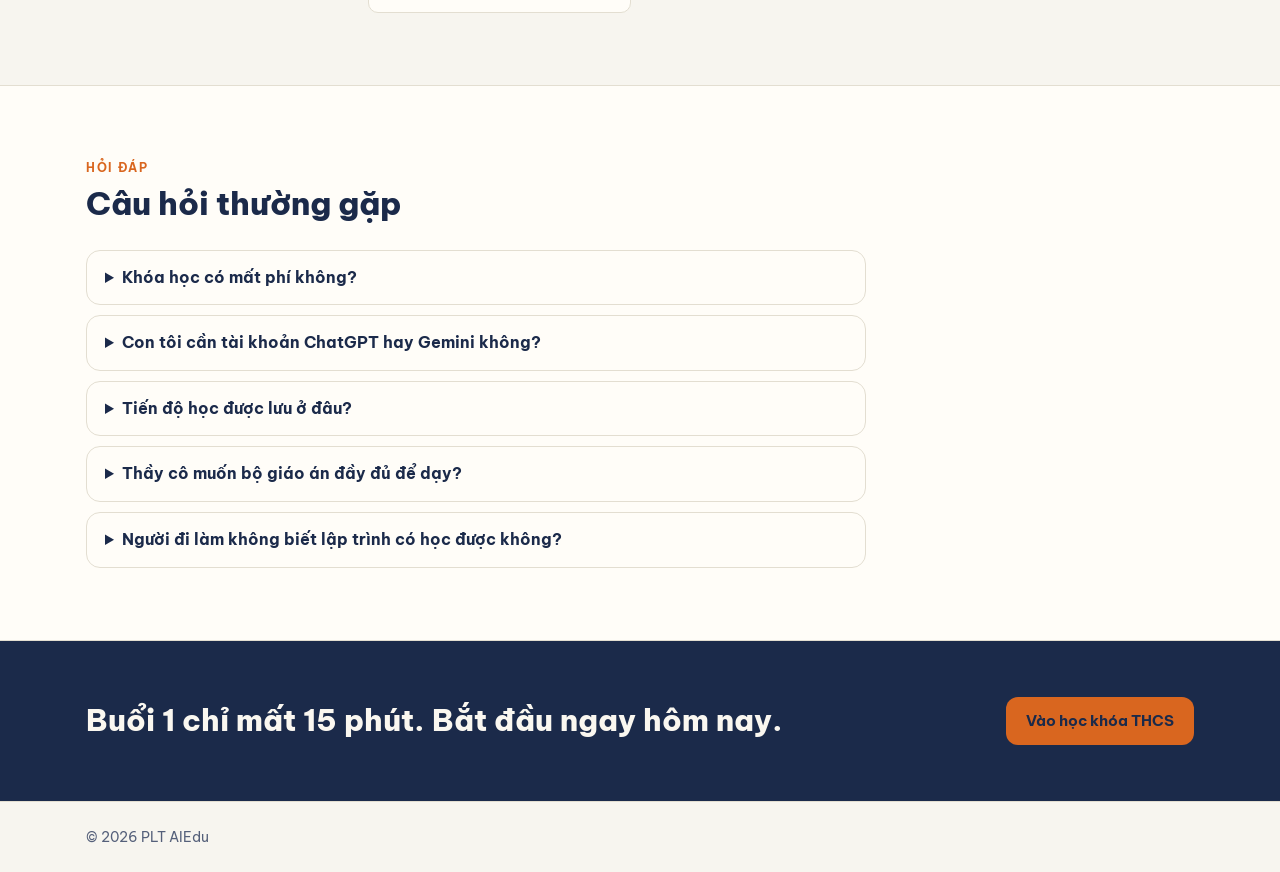
==== commit 3d54dead: "Tạm bỏ "Phát Lộc Tech" ở chân trang (thêm lại khi publish) Co-Authored-By: Claude Opus 5.5 <noreply@" ====
--- a/index.html
+++ b/index.html
@@ -266,7 +266,8 @@
   </div>
 </section>
 
-<footer class="site"><div class="wrap"><span>© 2026 Phát Lộc Tech · PLT AIEdu</span><span>Liên hệ: phatloctech.vn</span></div></footer>
+<!-- Khi publish chính thức: đổi lại "© 2026 Phát Lộc Tech · PLT AIEdu" và thêm "<span>Liên hệ: phatloctech.vn</span>" -->
+<footer class="site"><div class="wrap"><span>© 2026 PLT AIEdu</span></div></footer>
 
 <script src="assets/js/lessons-thcs.js"></script>
 <script>
